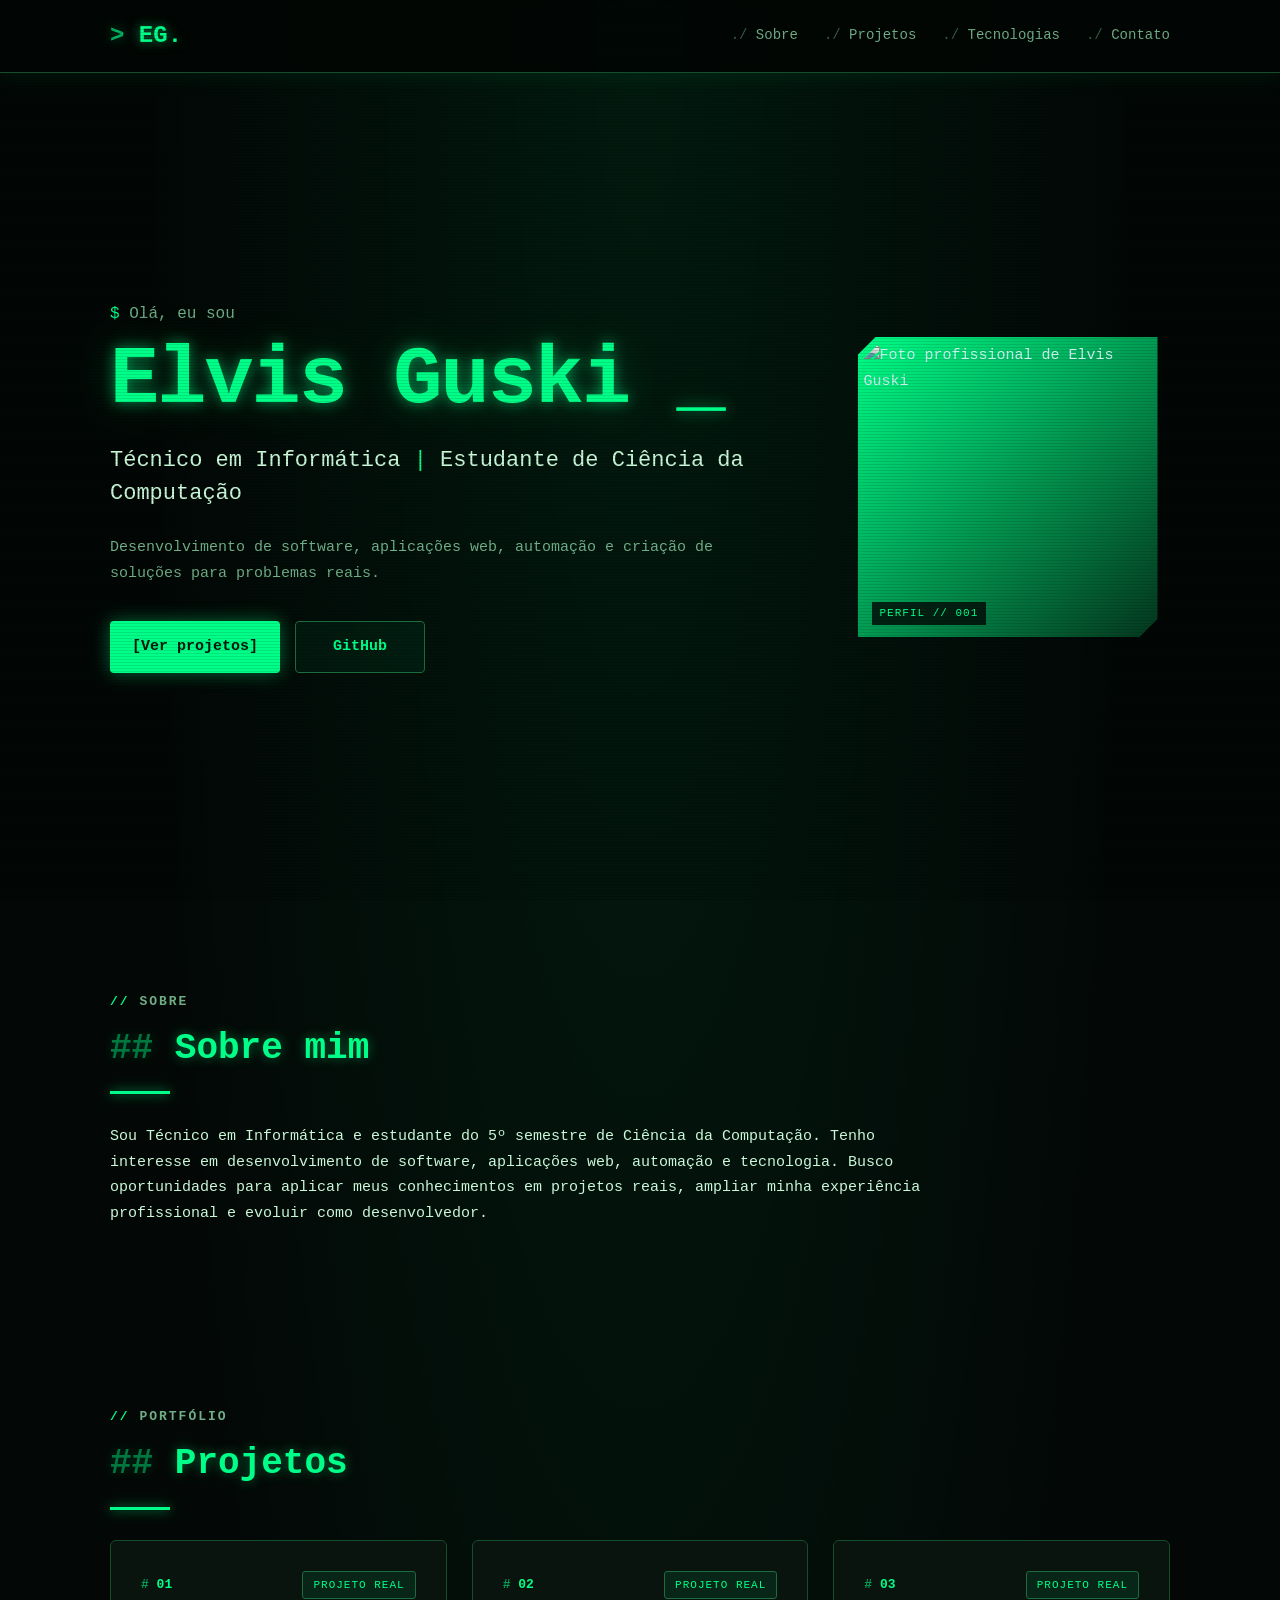
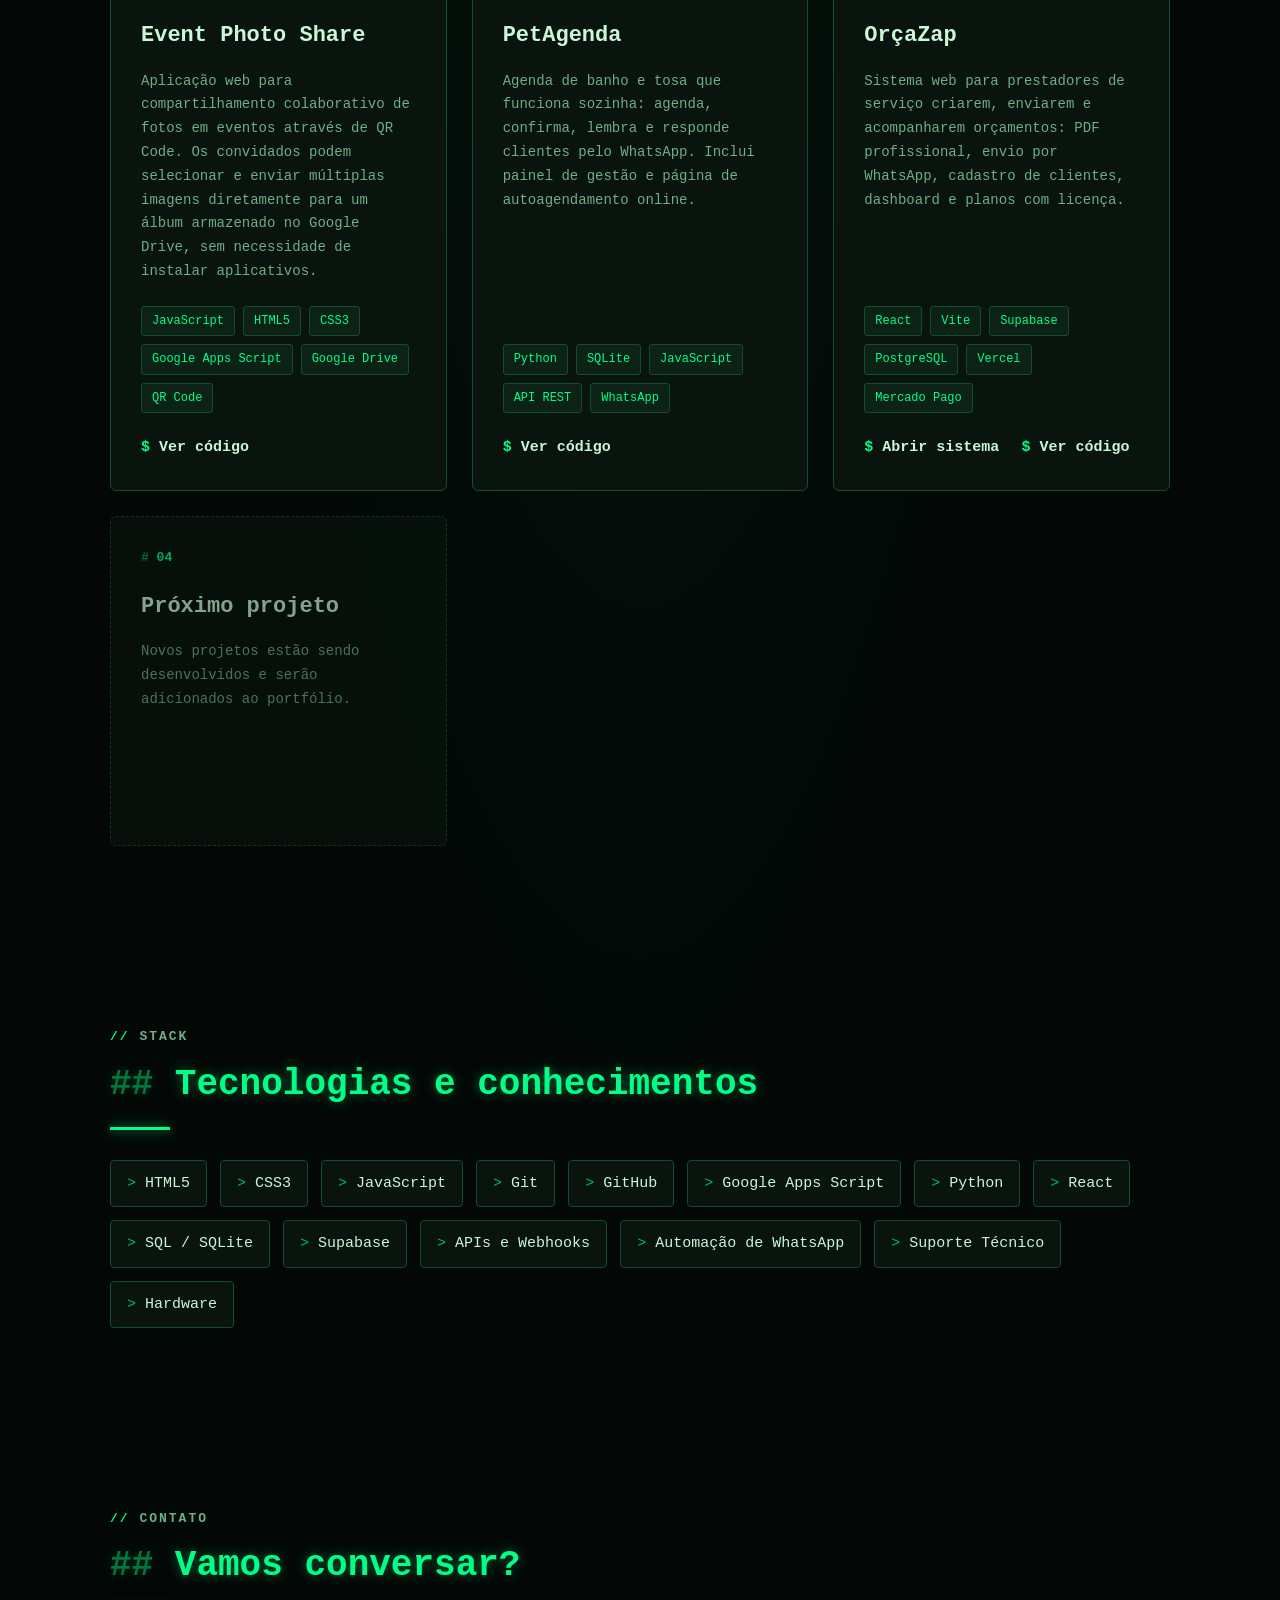
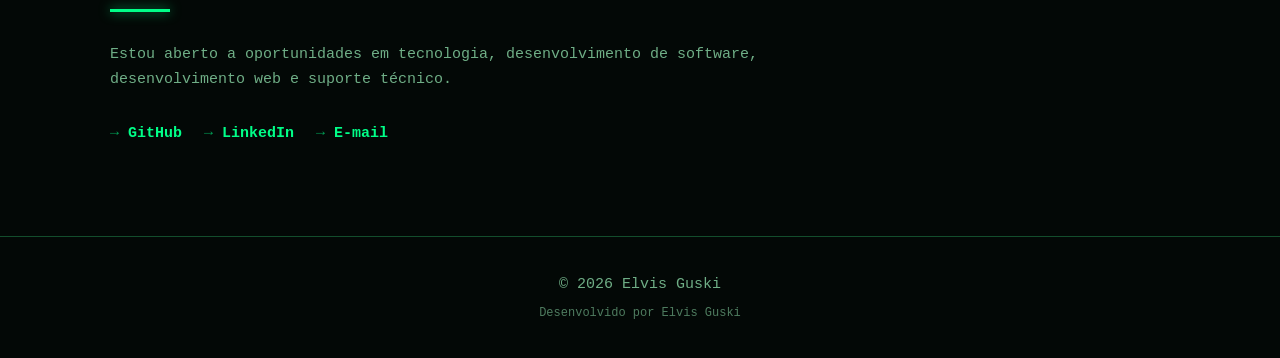
==== index.html @ dad903c5 "Corrige link do LinkedIn no portfólio Co-Authored-By: Claude Sonnet 5.5 <noreply@anthropic.com> Clau" ====
<!DOCTYPE html>
<html lang="pt-BR">

<head>

  <meta charset="UTF-8">

  <meta
    name="viewport"
    content="width=device-width, initial-scale=1.0"
  >

  <meta
    name="description"
    content="Portfólio profissional de Elvis Guski, Técnico em Informática e estudante de Ciência da Computação."
  >

  <title>Elvis Guski | Desenvolvedor</title>

  <meta name="theme-color" content="#030806">

  <link rel="stylesheet" href="style.css">

</head>


<body>

<canvas id="matrix" aria-hidden="true"></canvas>


<header>

  <nav class="navbar">

    <a href="#" class="logo">
      EG<span>.</span>
    </a>


    <div class="nav-links">

      <a href="#sobre">
        Sobre
      </a>

      <a href="#projetos">
        Projetos
      </a>

      <a href="#habilidades">
        Tecnologias
      </a>

      <a href="#contato">
        Contato
      </a>

    </div>

  </nav>

</header>



<main>


  <!-- APRESENTAÇÃO -->

  <section class="hero">

    <div class="hero-content">


      <div class="hero-text">

        <p class="intro">
          Olá, eu sou
        </p>

        <h1>
          Elvis Guski
        </h1>

        <h2>
          Técnico em Informática
          <span>|</span>
          Estudante de Ciência da Computação
        </h2>


        <p class="hero-description">

          Desenvolvimento de software,
          aplicações web, automação e criação
          de soluções para problemas reais.

        </p>


        <div class="hero-buttons">

          <a
            href="#projetos"
            class="btn-primary"
          >
            Ver projetos
          </a>


          <a
            href="https://github.com/elvisguski-dev"
            target="_blank"
            rel="noopener noreferrer"
            class="btn-secondary"
          >
            GitHub
          </a>

        </div>

      </div>



      <div class="hero-photo">

        <div class="photo-border">

          <img
            src="perfil.jpg"
            alt="Foto profissional de Elvis Guski"
          >

        </div>

      </div>


    </div>

  </section>



  <!-- SOBRE MIM -->

  <section
    id="sobre"
    class="section"
  >

    <div class="section-label">
      SOBRE
    </div>

    <h2 class="section-title">
      Sobre mim
    </h2>


    <p class="section-text">

      Sou Técnico em Informática e estudante do
      5º semestre de Ciência da Computação.

      Tenho interesse em desenvolvimento de software,
      aplicações web, automação e tecnologia.

      Busco oportunidades para aplicar meus conhecimentos
      em projetos reais, ampliar minha experiência
      profissional e evoluir como desenvolvedor.

    </p>

  </section>



  <!-- PROJETOS -->

  <section
    id="projetos"
    class="section"
  >

    <div class="section-label">
      PORTFÓLIO
    </div>

    <h2 class="section-title">
      Projetos
    </h2>


    <div class="projects-grid">


      <!-- EVENT PHOTO SHARE -->

      <article class="project-card">

        <div class="project-top">

          <div class="project-number">
            01
          </div>

          <div class="project-status">
            Projeto real
          </div>

        </div>


        <h3>
          Event Photo Share
        </h3>


        <p>

          Aplicação web para compartilhamento
          colaborativo de fotos em eventos através
          de QR Code.

          Os convidados podem selecionar e enviar
          múltiplas imagens diretamente para um álbum
          armazenado no Google Drive, sem necessidade
          de instalar aplicativos.

        </p>


        <div class="tags">

          <span>JavaScript</span>

          <span>HTML5</span>

          <span>CSS3</span>

          <span>Google Apps Script</span>

          <span>Google Drive</span>

          <span>QR Code</span>

        </div>


        <div class="project-links">

          <a
            href="https://github.com/elvisguski-dev/fotofesta"
            class="project-link"
            target="_blank"
            rel="noopener"
          >
            Ver código
          </a>

        </div>

      </article>



      <!-- PETAGENDA -->

      <article class="project-card">

        <div class="project-top">

          <div class="project-number">
            02
          </div>

          <div class="project-status">
            Projeto real
          </div>

        </div>


        <h3>
          PetAgenda
        </h3>


        <p>

          Agenda de banho e tosa que funciona sozinha:
          agenda, confirma, lembra e responde clientes
          pelo WhatsApp. Inclui painel de gestão e página
          de autoagendamento online.

        </p>


        <div class="tags">

          <span>Python</span>

          <span>SQLite</span>

          <span>JavaScript</span>

          <span>API REST</span>

          <span>WhatsApp</span>

        </div>


        <div class="project-links">

          <a
            href="https://github.com/elvisguski-dev/petagenda"
            target="_blank"
            rel="noopener noreferrer"
            class="project-link"
          >
            Ver código
          </a>

        </div>

      </article>



      <!-- ORCAZAP -->

      <article class="project-card">

        <div class="project-top">

          <div class="project-number">
            03
          </div>

          <div class="project-status">
            Projeto real
          </div>

        </div>


        <h3>
          OrçaZap
        </h3>


        <p>

          Sistema web para prestadores de serviço criarem,
          enviarem e acompanharem orçamentos: PDF
          profissional, envio por WhatsApp, cadastro de
          clientes, dashboard e planos com licença.

        </p>


        <div class="tags">

          <span>React</span>

          <span>Vite</span>

          <span>Supabase</span>

          <span>PostgreSQL</span>

          <span>Vercel</span>

          <span>Mercado Pago</span>

        </div>


        <div class="project-links">

          <a
            href="https://orcazap-seven.vercel.app"
            target="_blank"
            rel="noopener noreferrer"
            class="project-link"
          >
            Abrir sistema
          </a>

          <a
            href="https://github.com/elvisguski-dev/orcazap"
            target="_blank"
            rel="noopener noreferrer"
            class="project-link"
          >
            Ver código
          </a>

        </div>

      </article>



      <!-- FUTURO PROJETO -->

      <article class="project-card future-project">

        <div class="project-top">

          <div class="project-number">
            04
          </div>

        </div>


        <h3>
          Próximo projeto
        </h3>


        <p>

          Novos projetos estão sendo desenvolvidos
          e serão adicionados ao portfólio.

        </p>

      </article>


    </div>

  </section>



  <!-- TECNOLOGIAS -->

  <section
    id="habilidades"
    class="section"
  >

    <div class="section-label">
      STACK
    </div>

    <h2 class="section-title">
      Tecnologias e conhecimentos
    </h2>


    <div class="skills">


      <div class="skill">
        HTML5
      </div>

      <div class="skill">
        CSS3
      </div>

      <div class="skill">
        JavaScript
      </div>

      <div class="skill">
        Git
      </div>

      <div class="skill">
        GitHub
      </div>

      <div class="skill">
        Google Apps Script
      </div>

      <div class="skill">
        Python
      </div>

      <div class="skill">
        React
      </div>

      <div class="skill">
        SQL / SQLite
      </div>

      <div class="skill">
        Supabase
      </div>

      <div class="skill">
        APIs e Webhooks
      </div>

      <div class="skill">
        Automação de WhatsApp
      </div>

      <div class="skill">
        Suporte Técnico
      </div>

      <div class="skill">
        Hardware
      </div>


    </div>

  </section>



  <!-- CONTATO -->

  <section
    id="contato"
    class="section contact"
  >

    <div class="section-label">
      CONTATO
    </div>

    <h2 class="section-title">
      Vamos conversar?
    </h2>


    <p>

      Estou aberto a oportunidades em tecnologia,
      desenvolvimento de software, desenvolvimento web
      e suporte técnico.

    </p>


    <div class="contact-links">


      <a
        href="https://github.com/elvisguski-dev"
        target="_blank"
        rel="noopener noreferrer"
      >
        GitHub
      </a>


      <a href="https://www.linkedin.com/in/elvis-guski-3110863a7" target="_blank" rel="noopener noreferrer">
        LinkedIn
      </a>


      <!--
      TROQUE PELO SEU E-MAIL
      -->

      <a href="mailto:oliveiraguski2008@gmail.com">
        E-mail
      </a>


    </div>

  </section>


</main>



<footer>

  <p>
    © 2026 Elvis Guski
  </p>

  <p class="footer-small">
    Desenvolvido por Elvis Guski
  </p>

</footer>



<script>
/* chuva de código no fundo (desliga sozinha para quem prefere menos movimento) */
(function () {
  var c = document.getElementById("matrix");
  if (!c || window.matchMedia("(prefers-reduced-motion: reduce)").matches) return;
  var x = c.getContext("2d"), chars = "01{}<>/;=+*$#ABCDEFabcdef", size = 16, cols, drops;

  function resize() {
    c.width = innerWidth;
    c.height = innerHeight;
    cols = Math.ceil(c.width / size);
    drops = Array.from({ length: cols }, function () { return Math.random() * -50; });
  }

  function draw() {
    x.fillStyle = "rgba(3, 8, 6, 0.08)";
    x.fillRect(0, 0, c.width, c.height);
    x.fillStyle = "#00ff88";
    x.font = size + "px monospace";
    for (var i = 0; i < cols; i++) {
      x.fillText(chars[Math.floor(Math.random() * chars.length)], i * size, drops[i] * size);
      if (drops[i] * size > c.height && Math.random() > 0.975) drops[i] = 0;
      drops[i]++;
    }
  }

  resize();
  addEventListener("resize", resize);
  var timer = setInterval(draw, 60);
  document.addEventListener("visibilitychange", function () {
    clearInterval(timer);
    if (!document.hidden) timer = setInterval(draw, 60);
  });
})();
</script>

</body>

</html>
---- style.css ----
/* =====================================================
   PORTFÓLIO - TEMA HACKER
   preto + verde neon + fonte de terminal
===================================================== */

:root {
  --bg: #030806;
  --bg-2: #07120c;
  --card: #08140d;
  --line: #134d2c;
  --line-2: #1d6b3f;
  --neon: #00ff88;
  --neon-d: #00cc6a;
  --text: #c9f7d8;
  --muted: #6fae86;
  --amber: #ffb020;
  --mono: ui-monospace, "JetBrains Mono", "Fira Code", "Cascadia Code",
    Consolas, "Courier New", monospace;
  --header-h: 72px;
}

* {
  margin: 0;
  padding: 0;
  box-sizing: border-box;
}

html {
  scroll-behavior: smooth;
  /* o cabeçalho é fixo: sem isto ele cobre o título da seção ao clicar nos links */
  scroll-padding-top: calc(var(--header-h) + 16px);
}

body {
  font-family: var(--mono);
  font-size: 15px;
  background:
    radial-gradient(ellipse at top, rgba(0, 255, 136, 0.08), transparent 55%),
    var(--bg);
  color: var(--text);
  line-height: 1.7;
  color-scheme: dark;
  overflow-x: hidden;
}

/* linhas de varredura de monitor antigo */
body::after {
  content: "";
  position: fixed;
  inset: 0;
  pointer-events: none;
  z-index: 9999;
  background: repeating-linear-gradient(
    to bottom,
    rgba(0, 0, 0, 0) 0,
    rgba(0, 0, 0, 0) 2px,
    rgba(0, 0, 0, 0.2) 3px
  );
}

/* chuva de código (canvas criado pelo script do index.html) */
#matrix {
  position: fixed;
  inset: 0;
  width: 100%;
  height: 100%;
  z-index: -1;
  opacity: 0.14;
  pointer-events: none;
}

a {
  color: inherit;
}

::selection {
  background: var(--neon);
  color: #021a0b;
}

::-webkit-scrollbar {
  width: 10px;
}
::-webkit-scrollbar-track {
  background: var(--bg);
}
::-webkit-scrollbar-thumb {
  background: var(--line);
  border-radius: 6px;
}
::-webkit-scrollbar-thumb:hover {
  background: var(--neon-d);
}

/* =====================================================
   HEADER
===================================================== */

header {
  position: sticky;
  top: 0;
  z-index: 1000;
  background: rgba(2, 6, 4, 0.92);
  backdrop-filter: blur(8px);
  border-bottom: 1px solid var(--line);
  box-shadow: 0 0 22px rgba(0, 255, 136, 0.1);
}

.navbar {
  max-width: 1100px;
  margin: auto;
  min-height: var(--header-h);
  padding: 0 20px;
  display: flex;
  align-items: center;
  justify-content: space-between;
  gap: 16px;
}

.logo {
  font-size: 24px;
  font-weight: 800;
  text-decoration: none;
  color: var(--neon);
  text-shadow: 0 0 12px rgba(0, 255, 136, 0.6);
  white-space: nowrap;
}

.logo::before {
  content: "> ";
  opacity: 0.7;
}

.logo span {
  color: var(--neon);
  animation: blink 1.1s steps(1) infinite;
}

@keyframes blink {
  50% {
    opacity: 0;
  }
}

.nav-links {
  display: flex;
  gap: 26px;
  flex-wrap: wrap;
  justify-content: flex-end;
}

.nav-links a {
  text-decoration: none;
  color: var(--muted);
  font-size: 14px;
  transition: 0.2s;
}

.nav-links a::before {
  content: "./";
  opacity: 0.5;
}

.nav-links a:hover,
.nav-links a:focus-visible {
  color: var(--neon);
  text-shadow: 0 0 8px rgba(0, 255, 136, 0.6);
  outline: none;
}

/* =====================================================
   HERO
===================================================== */

.hero {
  min-height: calc(100vh - var(--header-h));
  display: flex;
  align-items: center;
  max-width: 1100px;
  margin: auto;
  padding: 60px 20px;
}

.hero-content {
  width: 100%;
  display: grid;
  grid-template-columns: 1.35fr 0.65fr;
  align-items: center;
  gap: 60px;
}

.hero-text {
  max-width: 720px;
}

.intro {
  color: var(--muted);
  font-size: 16px;
  margin-bottom: 12px;
}

.intro::before {
  content: "$ ";
  color: var(--neon);
}

.hero h1 {
  font-size: clamp(44px, 7vw, 82px);
  line-height: 1;
  letter-spacing: -2px;
  margin-bottom: 22px;
  color: var(--neon);
  text-shadow:
    0 0 14px rgba(0, 255, 136, 0.55),
    0 0 40px rgba(0, 255, 136, 0.25);
}

.hero h1::after {
  content: "_";
  animation: blink 1.1s steps(1) infinite;
}

.hero h2 {
  max-width: 720px;
  font-size: clamp(16px, 2.2vw, 22px);
  color: var(--text);
  font-weight: 400;
  line-height: 1.5;
  margin-bottom: 25px;
}

.hero h2 span {
  color: var(--neon);
}

.hero-description {
  max-width: 650px;
  font-size: 15px;
  color: var(--muted);
}

.hero-buttons {
  margin-top: 35px;
  display: flex;
  gap: 15px;
  flex-wrap: wrap;
}

.btn-primary,
.btn-secondary {
  display: inline-flex;
  align-items: center;
  justify-content: center;
  min-width: 130px;
  padding: 12px 22px;
  border-radius: 4px;
  text-decoration: none;
  font-family: var(--mono);
  font-weight: 700;
  transition: 0.25s;
}

.btn-primary::before {
  content: "[ ";
}
.btn-primary::after {
  content: " ]";
}

.btn-primary {
  background: var(--neon);
  color: #021a0b;
  box-shadow: 0 0 18px rgba(0, 255, 136, 0.4);
}

.btn-primary:hover {
  background: #4dffac;
  box-shadow: 0 0 30px rgba(0, 255, 136, 0.7);
  transform: translateY(-3px);
}

.btn-secondary {
  border: 1px solid var(--line-2);
  color: var(--neon);
  background: rgba(0, 255, 136, 0.05);
}

.btn-secondary:hover {
  border-color: var(--neon);
  box-shadow: 0 0 18px rgba(0, 255, 136, 0.35);
  transform: translateY(-3px);
}

/* =====================================================
   FOTO
===================================================== */

.hero-photo {
  display: flex;
  justify-content: center;
  align-items: center;
}

.photo-border {
  position: relative;
  width: min(300px, 70vw);
  aspect-ratio: 1;
  padding: 6px;
  background: linear-gradient(135deg, var(--neon), #04361d);
  box-shadow:
    0 0 40px rgba(0, 255, 136, 0.3),
    0 20px 70px rgba(0, 0, 0, 0.6);
  clip-path: polygon(
    0 18px,
    18px 0,
    100% 0,
    100% calc(100% - 18px),
    calc(100% - 18px) 100%,
    0 100%
  );
}

.photo-border::before {
  content: "PERFIL // 001";
  position: absolute;
  left: 14px;
  bottom: 12px;
  z-index: 2;
  font-size: 11px;
  letter-spacing: 1px;
  color: var(--neon);
  background: rgba(2, 6, 4, 0.8);
  padding: 2px 8px;
}

.hero-photo img {
  width: 100%;
  height: 100%;
  object-fit: cover;
  display: block;
  filter: grayscale(0.55) contrast(1.1) brightness(0.9) sepia(0.25)
    hue-rotate(90deg) saturate(1.4);
  clip-path: polygon(
    0 16px,
    16px 0,
    100% 0,
    100% calc(100% - 16px),
    calc(100% - 16px) 100%,
    0 100%
  );
}

/* =====================================================
   SEÇÕES
===================================================== */

.section {
  max-width: 1100px;
  margin: auto;
  padding: 90px 20px;
  scroll-margin-top: calc(var(--header-h) + 16px);
}

.section-label {
  color: var(--muted);
  font-size: 13px;
  font-weight: 700;
  letter-spacing: 2px;
  margin-bottom: 5px;
}

.section-label::before {
  content: "// ";
  color: var(--neon);
}

.section-title {
  font-size: clamp(26px, 4vw, 36px);
  margin-bottom: 30px;
  color: var(--neon);
  text-shadow: 0 0 12px rgba(0, 255, 136, 0.4);
}

.section-title::before {
  content: "## ";
  opacity: 0.45;
}

.section-title::after {
  content: "";
  display: block;
  width: 60px;
  height: 3px;
  margin-top: 12px;
  background: var(--neon);
  box-shadow: 0 0 12px rgba(0, 255, 136, 0.7);
}

.section-text {
  max-width: 820px;
  color: var(--text);
  font-size: 15px;
}

/* =====================================================
   PROJETOS
===================================================== */

.projects-grid {
  display: grid;
  grid-template-columns: repeat(auto-fit, minmax(min(300px, 100%), 1fr));
  gap: 25px;
}

.project-card {
  min-height: 330px;
  display: flex;
  flex-direction: column;
  background: var(--card);
  padding: 30px;
  border: 1px solid var(--line);
  border-radius: 6px;
  transition: 0.25s;
}

.project-card:hover {
  transform: translateY(-5px);
  border-color: var(--neon);
  box-shadow:
    0 0 24px rgba(0, 255, 136, 0.25),
    0 20px 45px rgba(0, 0, 0, 0.4);
}

.project-top {
  display: flex;
  align-items: center;
  justify-content: space-between;
  margin-bottom: 18px;
}

.project-number {
  color: var(--neon);
  font-size: 13px;
  font-weight: 700;
}

.project-number::before {
  content: "#";
  opacity: 0.6;
}

.project-status {
  padding: 4px 10px;
  border: 1px solid var(--line-2);
  border-radius: 3px;
  background: rgba(0, 255, 136, 0.08);
  color: var(--neon);
  font-size: 11px;
  text-transform: uppercase;
  letter-spacing: 1px;
}

.project-card h3 {
  font-size: 22px;
  margin-bottom: 15px;
  color: var(--text);
}

.project-card p {
  color: var(--muted);
  margin-bottom: 22px;
  font-size: 14px;
}

.tags {
  display: flex;
  flex-wrap: wrap;
  gap: 8px;
  margin-top: auto;
  margin-bottom: 22px;
}

.tags span {
  background: #0c2216;
  color: var(--neon);
  border: 1px solid var(--line);
  padding: 4px 10px;
  border-radius: 3px;
  font-size: 12px;
}

.project-links {
  display: flex;
  flex-wrap: wrap;
  gap: 8px 22px;
}

.project-links a {
  text-decoration: none;
  color: var(--text);
  font-weight: 700;
}

.project-links a::before {
  content: "$ ";
  color: var(--neon);
}

.project-links a:hover {
  color: var(--neon);
  text-shadow: 0 0 8px rgba(0, 255, 136, 0.6);
}

.project-link.disabled {
  color: var(--muted);
  cursor: default;
}

.project-link.disabled:hover {
  color: var(--muted);
  text-shadow: none;
}

.future-project {
  opacity: 0.65;
  border-style: dashed;
}

/* =====================================================
   TECNOLOGIAS
===================================================== */

.skills {
  display: flex;
  flex-wrap: wrap;
  gap: 13px;
}

.skill {
  padding: 10px 16px;
  background: var(--card);
  border: 1px solid var(--line);
  border-radius: 4px;
  transition: 0.2s;
}

.skill::before {
  content: "> ";
  color: var(--neon);
  opacity: 0.7;
}

.skill:hover {
  border-color: var(--neon);
  color: var(--neon);
  box-shadow: 0 0 16px rgba(0, 255, 136, 0.3);
  transform: translateY(-2px);
}

/* =====================================================
   CONTATO
===================================================== */

.contact p {
  color: var(--muted);
  max-width: 700px;
  margin-bottom: 28px;
}

.contact-links {
  display: flex;
  flex-wrap: wrap;
  gap: 22px;
}

.contact-links a {
  color: var(--neon);
  font-weight: 700;
  text-decoration: none;
  position: relative;
}

.contact-links a::before {
  content: "→ ";
  opacity: 0.6;
}

.contact-links a::after {
  content: "";
  position: absolute;
  left: 0;
  bottom: -4px;
  width: 0;
  height: 2px;
  background: var(--neon);
  box-shadow: 0 0 8px var(--neon);
  transition: 0.2s;
}

.contact-links a:hover::after {
  width: 100%;
}

/* =====================================================
   RODAPÉ
===================================================== */

footer {
  border-top: 1px solid var(--line);
  text-align: center;
  padding: 35px 20px;
  color: var(--muted);
}

.footer-small {
  margin-top: 5px;
  font-size: 12px;
  opacity: 0.7;
}

/* =====================================================
   CELULAR / TABLET
===================================================== */

@media (max-width: 820px) {
  .hero-content {
    grid-template-columns: 1fr;
    gap: 40px;
  }

  .hero-photo {
    order: -1;
  }

  .hero {
    padding: 40px 20px;
  }

  .navbar {
    padding: 8px 16px;
  }

  .nav-links {
    gap: 14px;
  }

  .section {
    padding: 64px 20px;
  }
}

@media (max-width: 520px) {
  :root {
    --header-h: 104px; /* logo e menu em duas linhas */
  }

  .navbar {
    flex-direction: column;
    justify-content: center;
    gap: 4px;
  }

  .nav-links {
    justify-content: center;
  }
}

/* respeita quem prefere menos movimento */
@media (prefers-reduced-motion: reduce) {
  html {
    scroll-behavior: auto;
  }

  .logo span,
  .hero h1::after {
    animation: none;
  }

  #matrix {
    display: none;
  }
}

@media print {
  body::after,
  #matrix {
    display: none;
  }
}
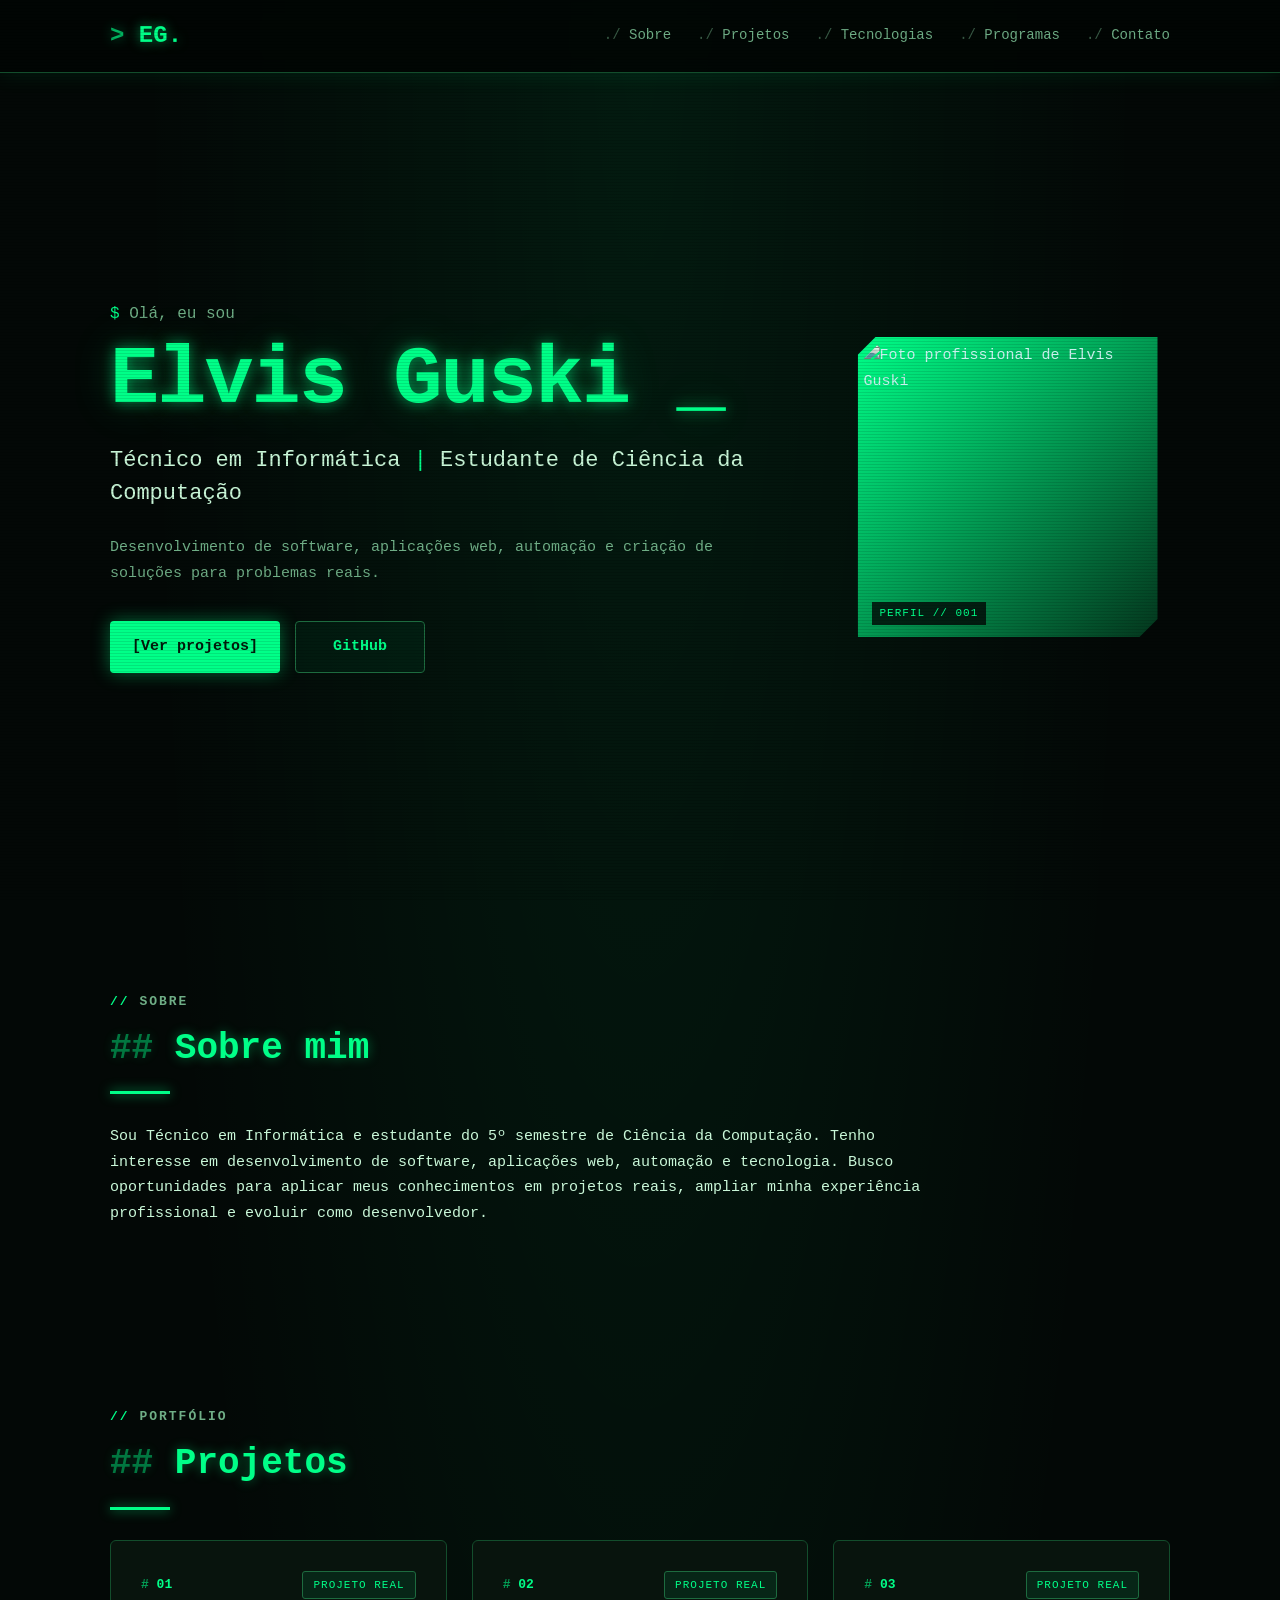
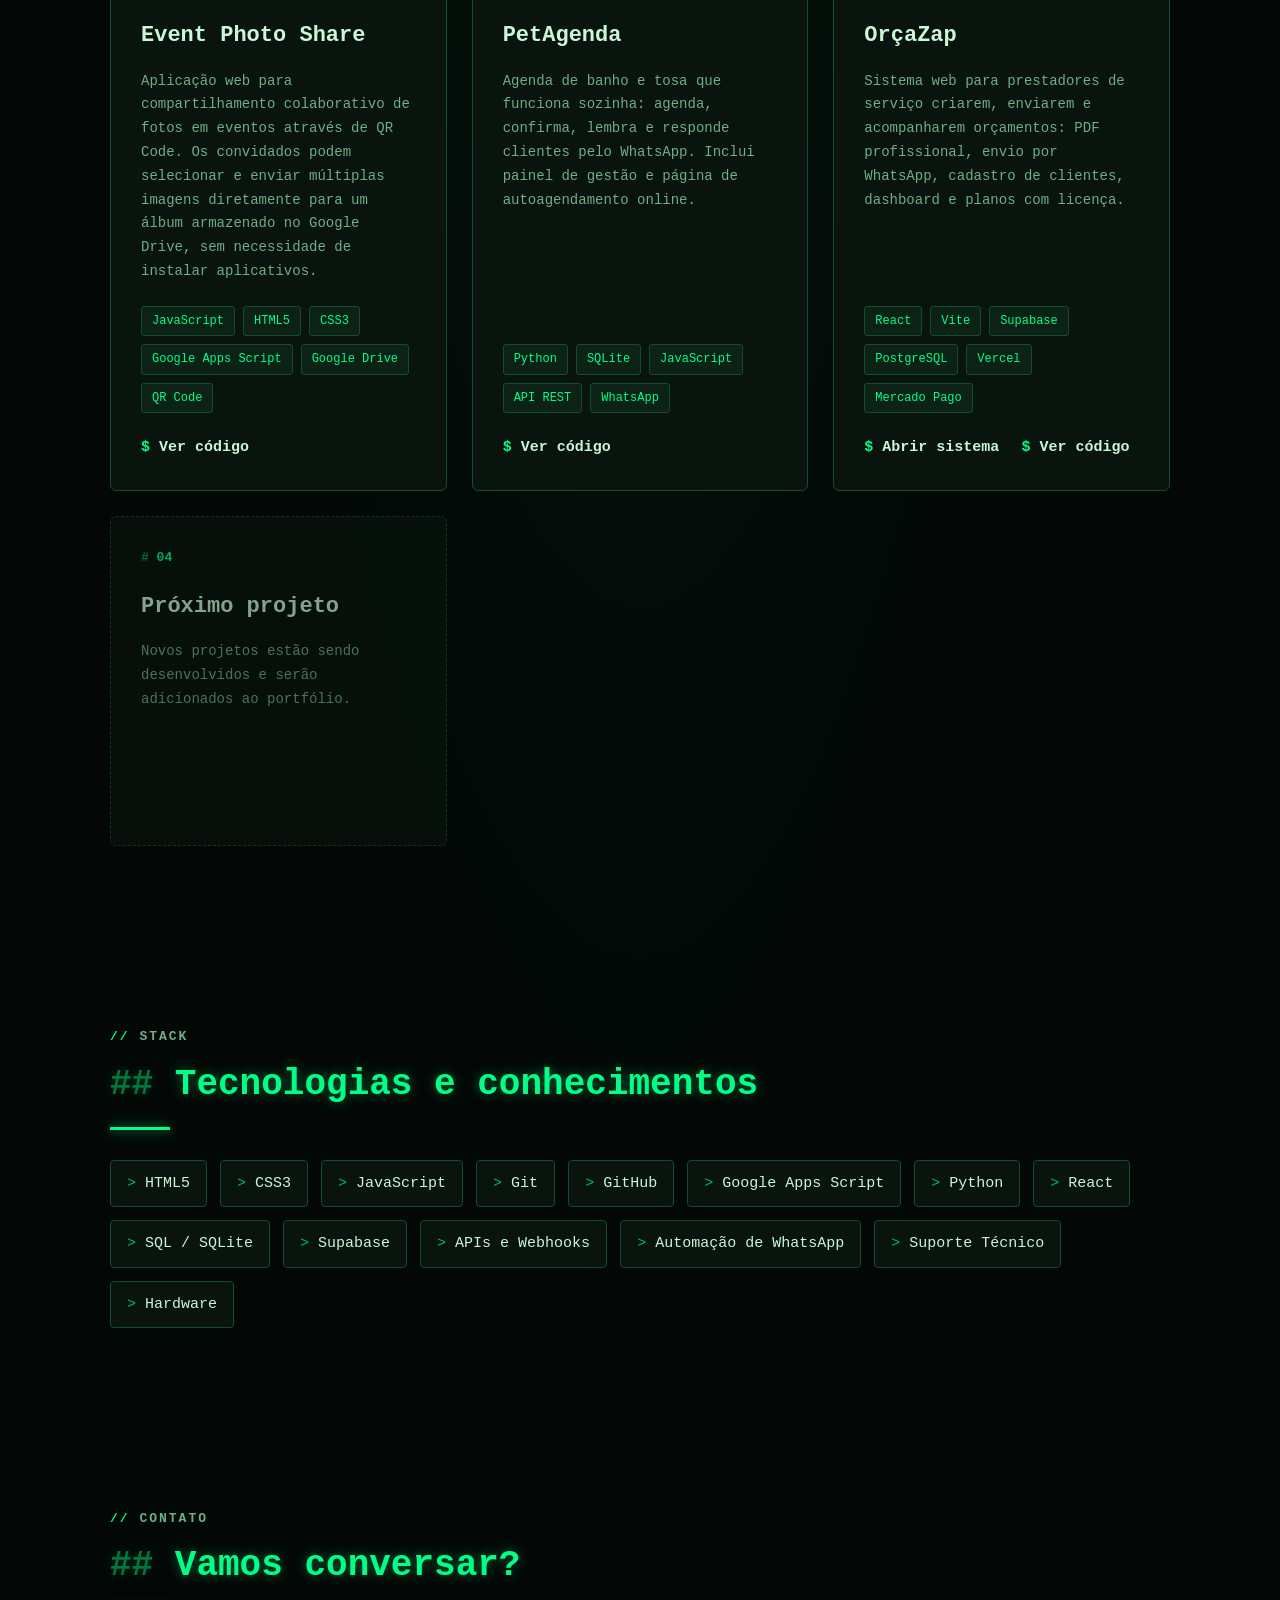
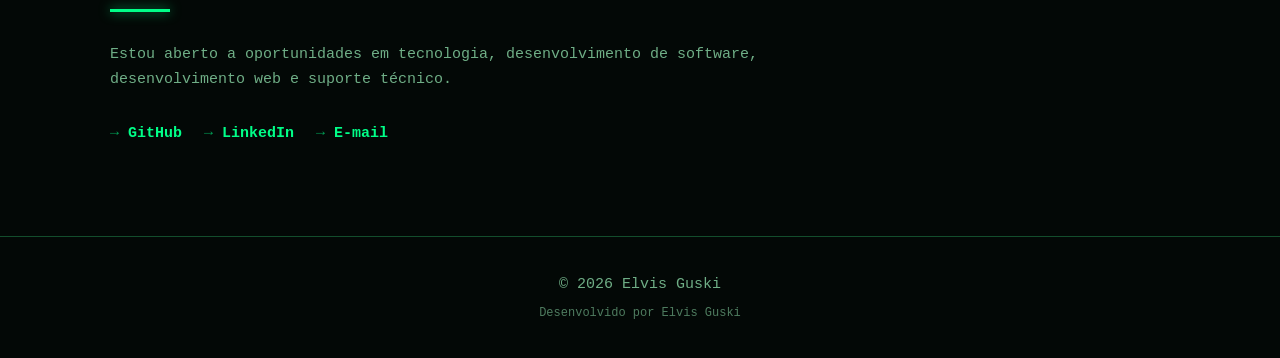
==== commit f05463cf: "Adiciona vitrine de programas (/loja) e link no menu Co-Authored-By: Claude Sonnet 5.5 <noreply@anth" ====
--- a/index.html
+++ b/index.html
@@ -50,6 +50,10 @@
 
       <a href="#habilidades">
         Tecnologias
+      </a>
+
+      <a href="loja/">
+        Programas
       </a>
 
       <a href="#contato">
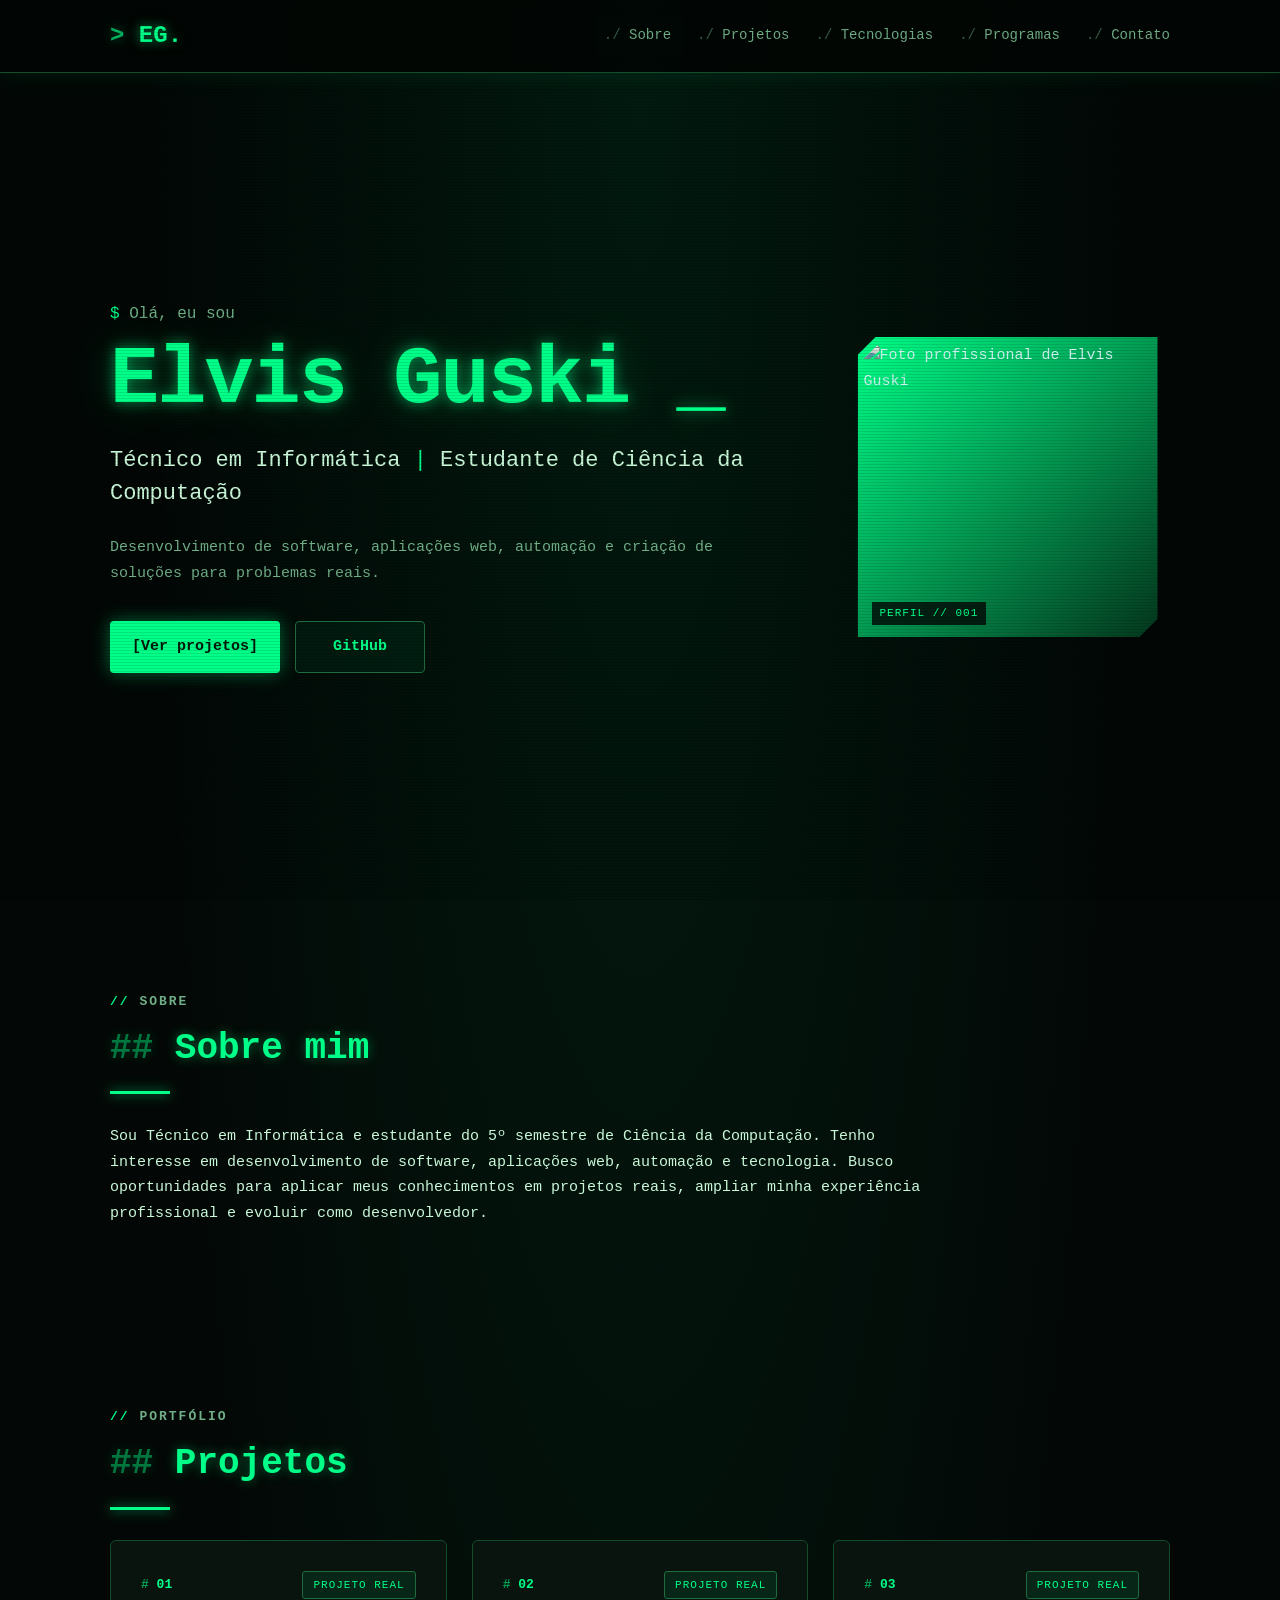
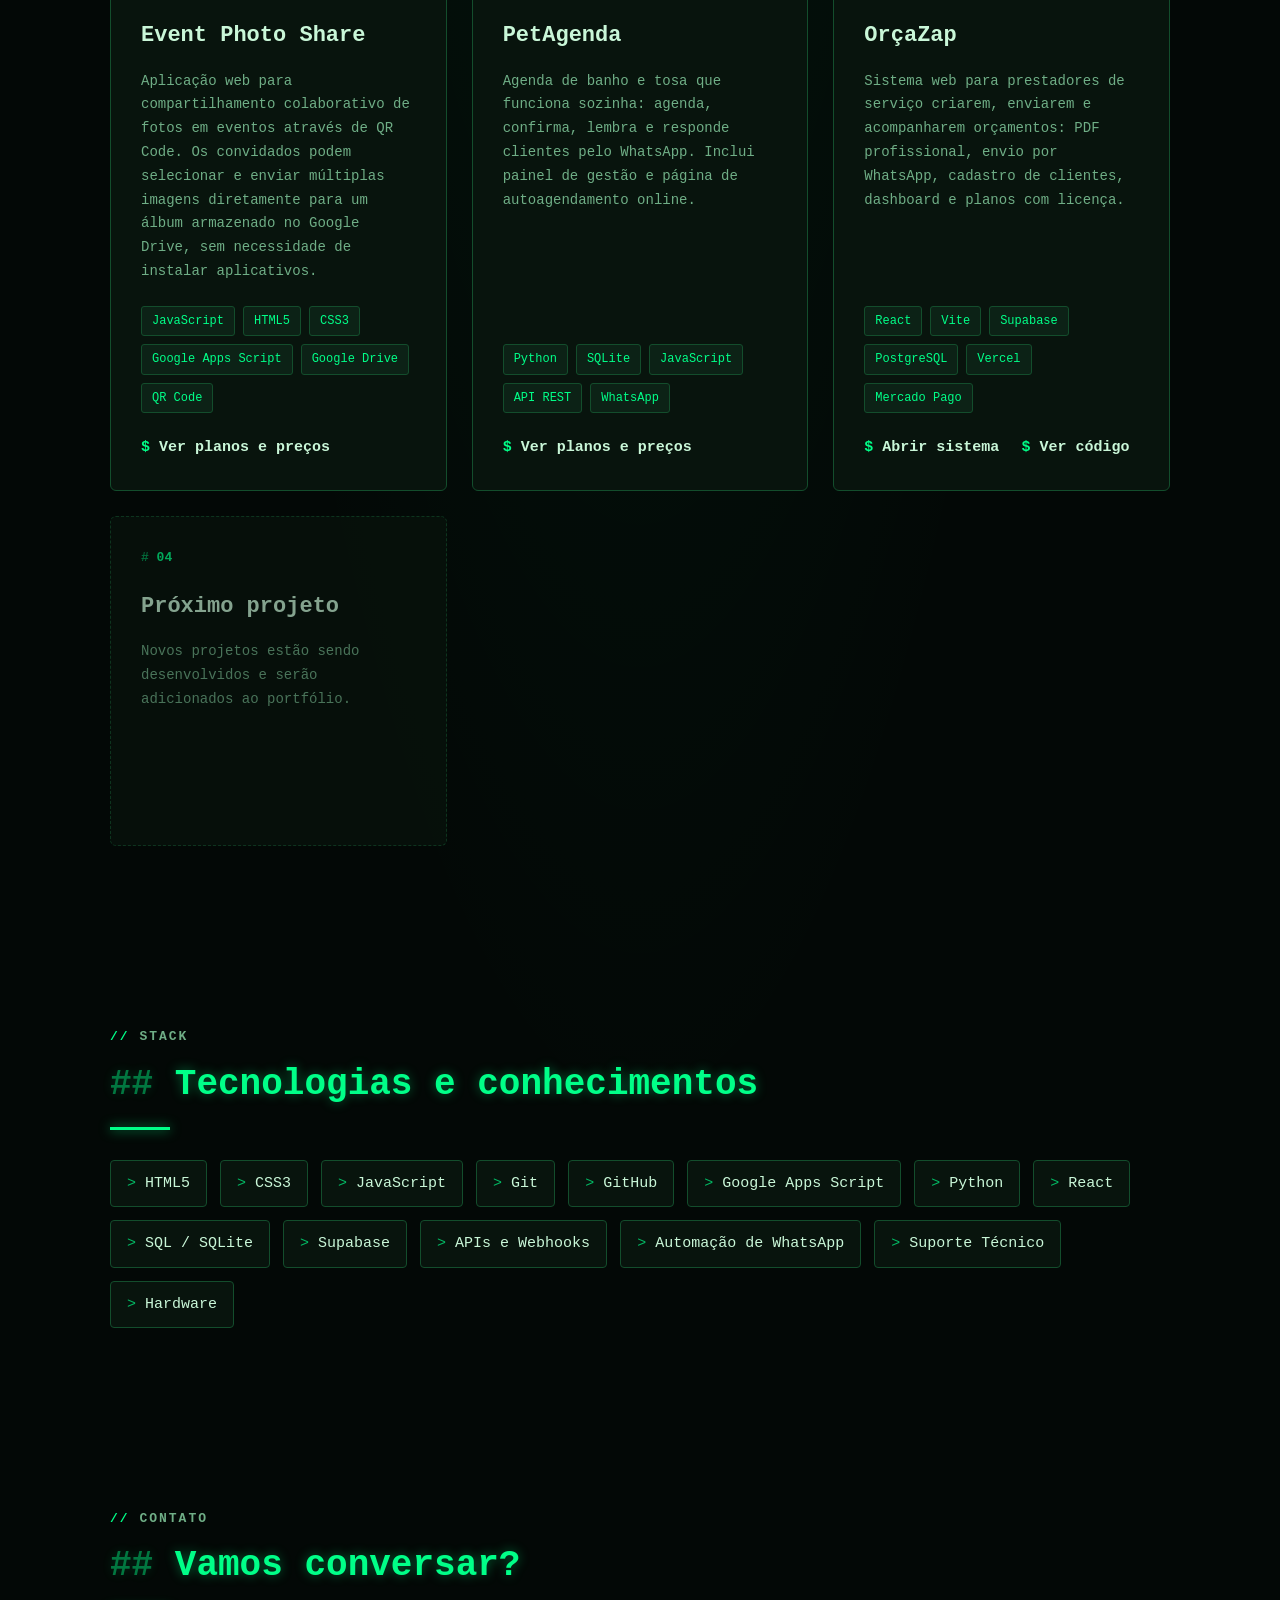
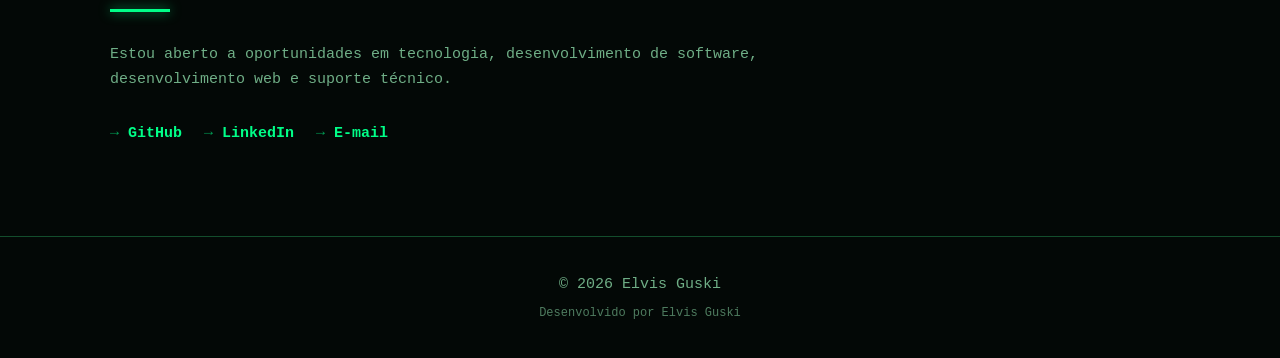
==== commit ba9e40ef: "Troca links de codigo por planos e precos (repos ficam privados) Co-Authored-By: Claude Sonnet 5.5 <" ====
--- a/index.html
+++ b/index.html
@@ -258,12 +258,10 @@
         <div class="project-links">
 
           <a
-            href="https://github.com/elvisguski-dev/fotofesta"
+            href="loja/"
             class="project-link"
-            target="_blank"
-            rel="noopener"
           >
-            Ver código
+            Ver planos e preços
           </a>
 
         </div>
@@ -322,12 +320,10 @@
         <div class="project-links">
 
           <a
-            href="https://github.com/elvisguski-dev/petagenda"
-            target="_blank"
-            rel="noopener noreferrer"
+            href="loja/"
             class="project-link"
           >
-            Ver código
+            Ver planos e preços
           </a>
 
         </div>
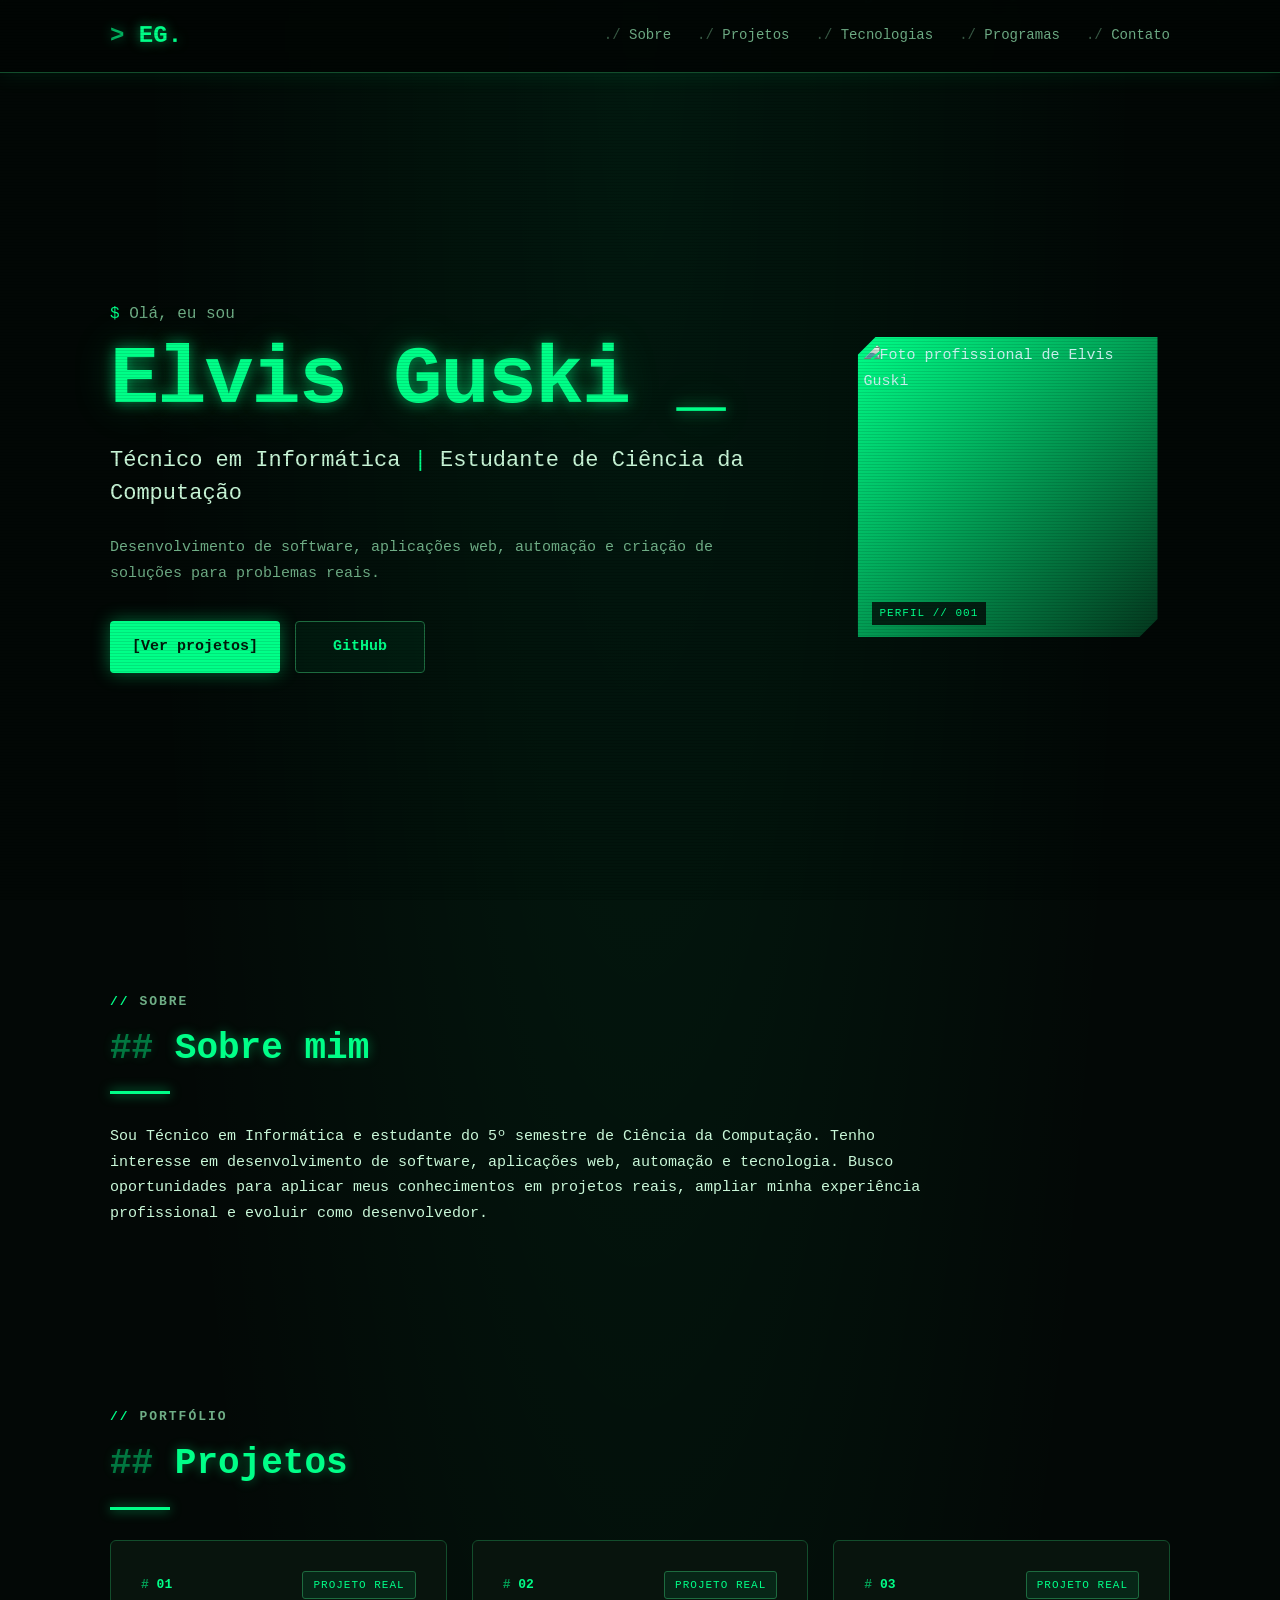
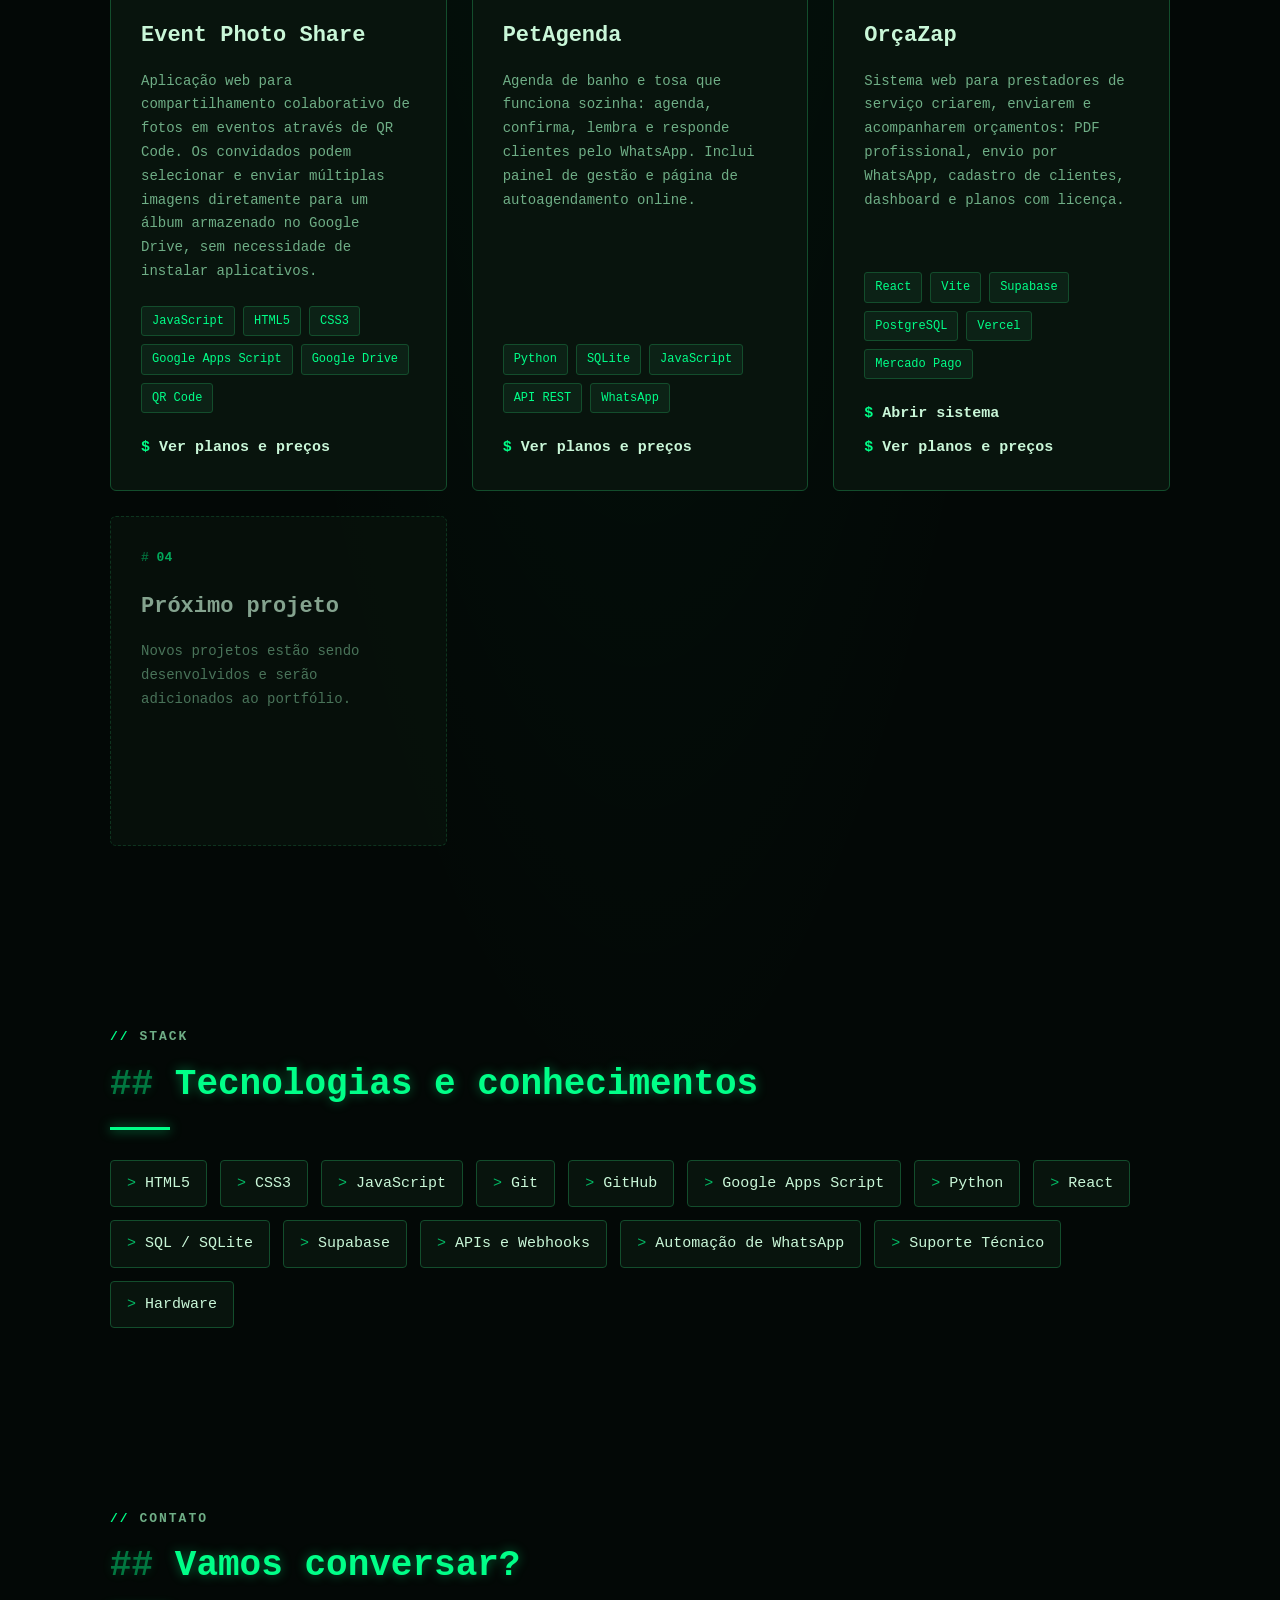
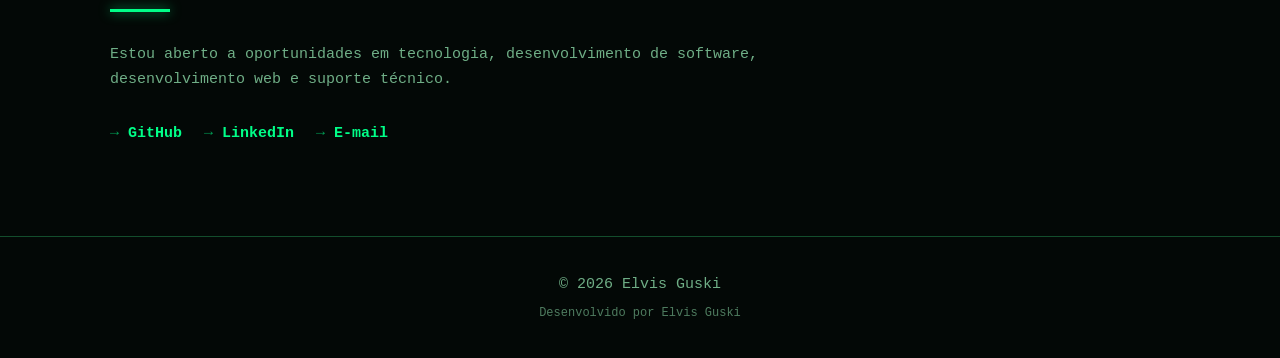
==== commit dd49803b: "OrcaZap privado: troca Ver codigo por Ver planos e precos Co-Authored-By: Claude Sonnet 5.5 <noreply" ====
--- a/index.html
+++ b/index.html
@@ -393,12 +393,10 @@
           </a>
 
           <a
-            href="https://github.com/elvisguski-dev/orcazap"
-            target="_blank"
-            rel="noopener noreferrer"
+            href="loja/"
             class="project-link"
           >
-            Ver código
+            Ver planos e preços
           </a>
 
         </div>
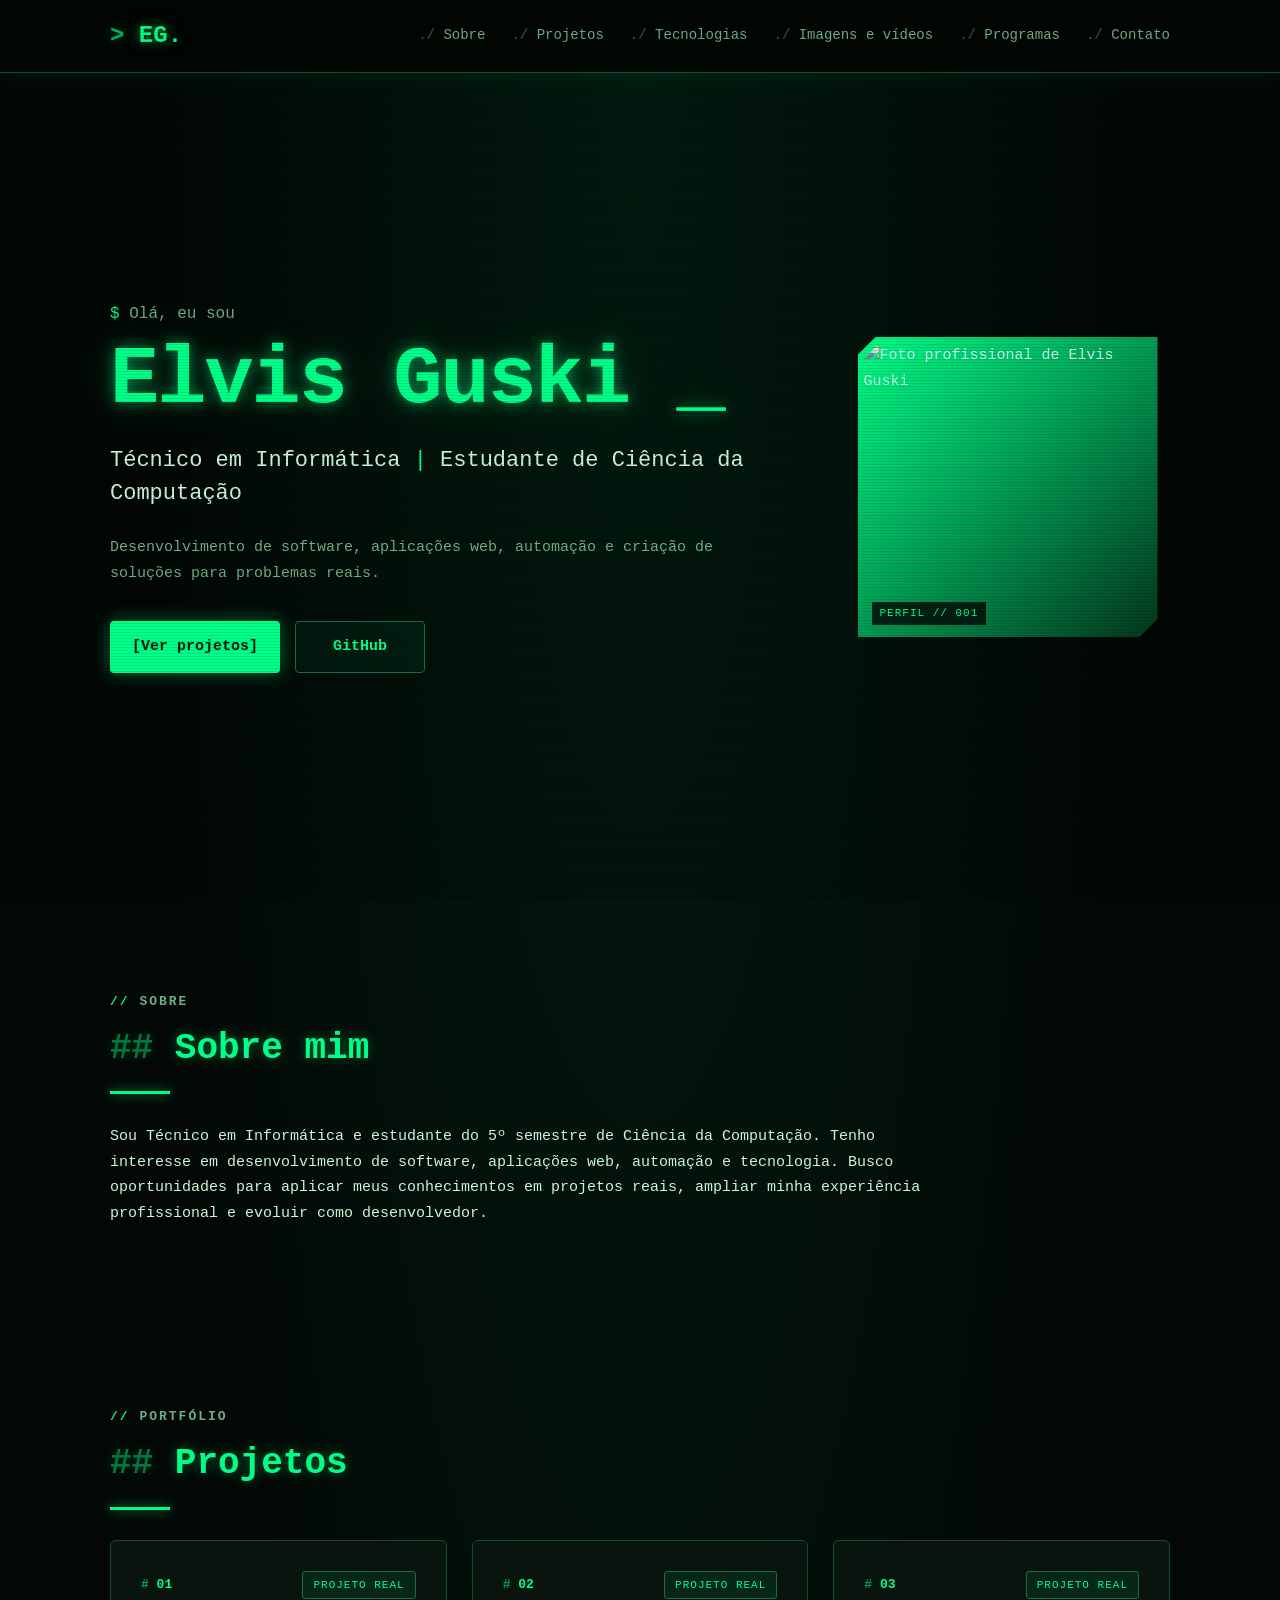
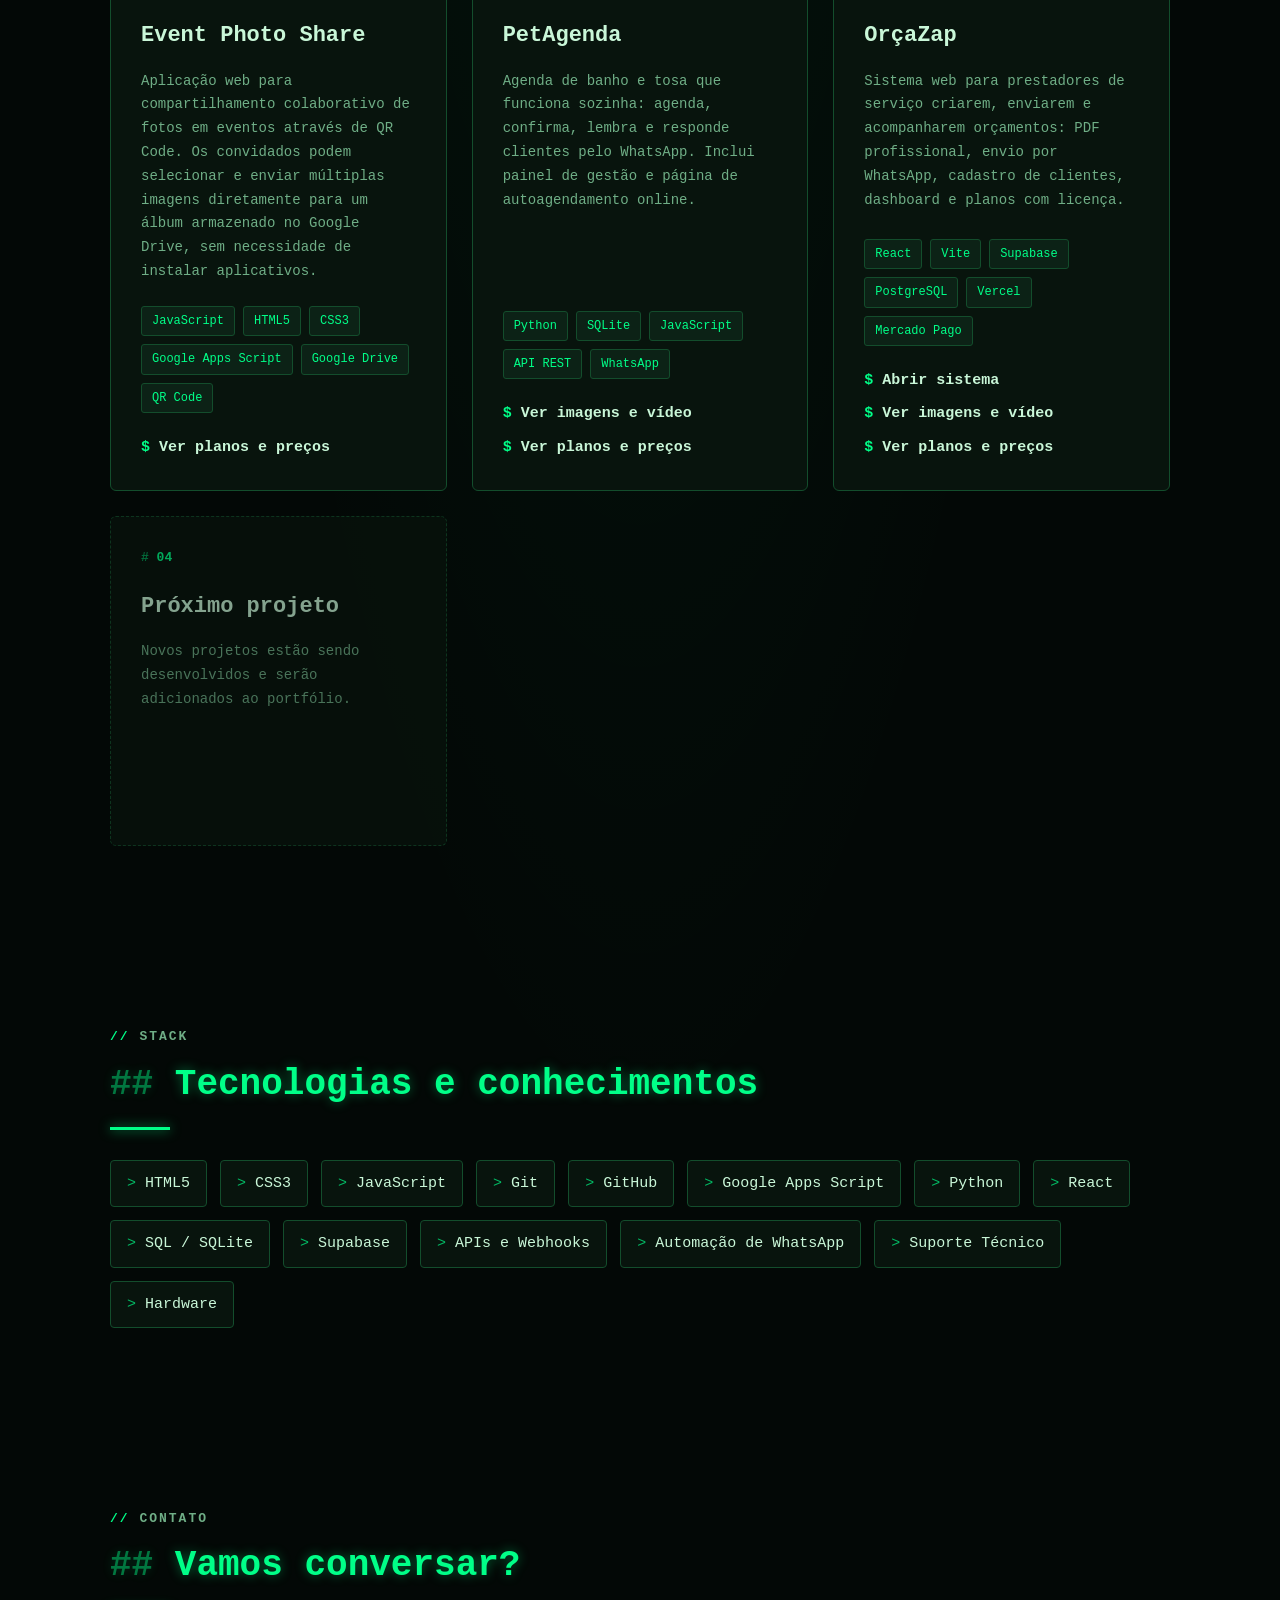
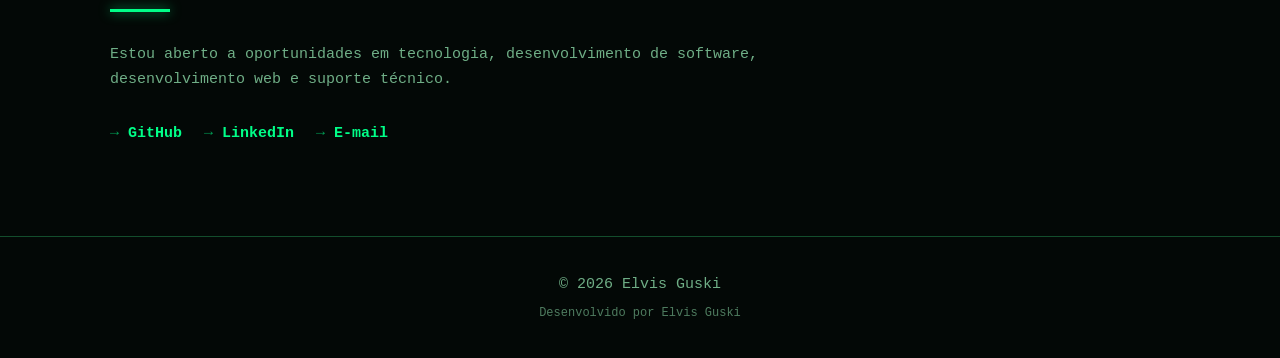
==== commit a77ab277: "Galeria Sistemas por dentro: imagens de cada aba, cartazes e video de PetAgenda, PhotoFesta e PetAge" ====
--- a/index.html
+++ b/index.html
@@ -50,6 +50,10 @@
 
       <a href="#habilidades">
         Tecnologias
+      </a>
+
+      <a href="sistemas/">
+        Imagens e vídeos
       </a>
 
       <a href="loja/">
@@ -320,6 +324,13 @@
         <div class="project-links">
 
           <a
+            href="sistemas/#petagenda"
+            class="project-link"
+          >
+            Ver imagens e vídeo
+          </a>
+
+          <a
             href="loja/"
             class="project-link"
           >
@@ -390,6 +401,13 @@
             class="project-link"
           >
             Abrir sistema
+          </a>
+
+          <a
+            href="sistemas/#photofesta"
+            class="project-link"
+          >
+            Ver imagens e vídeo
           </a>
 
           <a
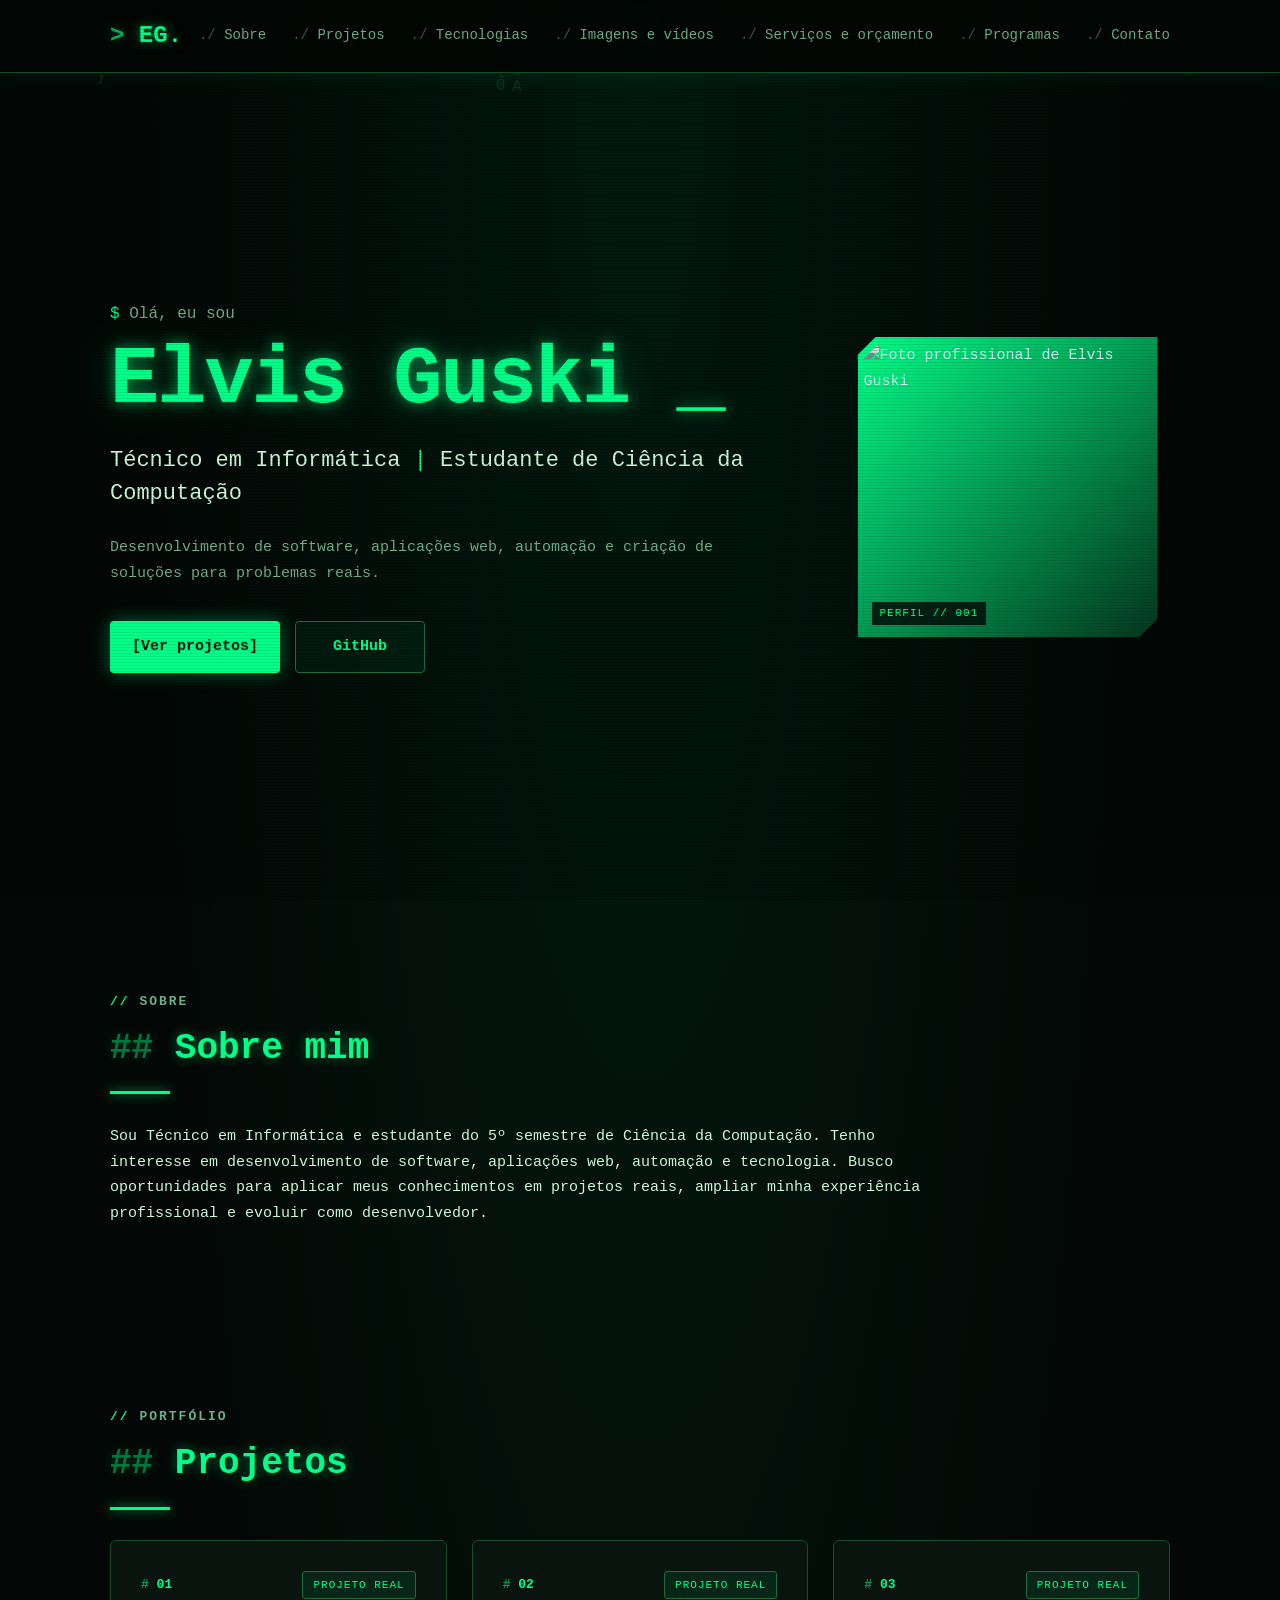
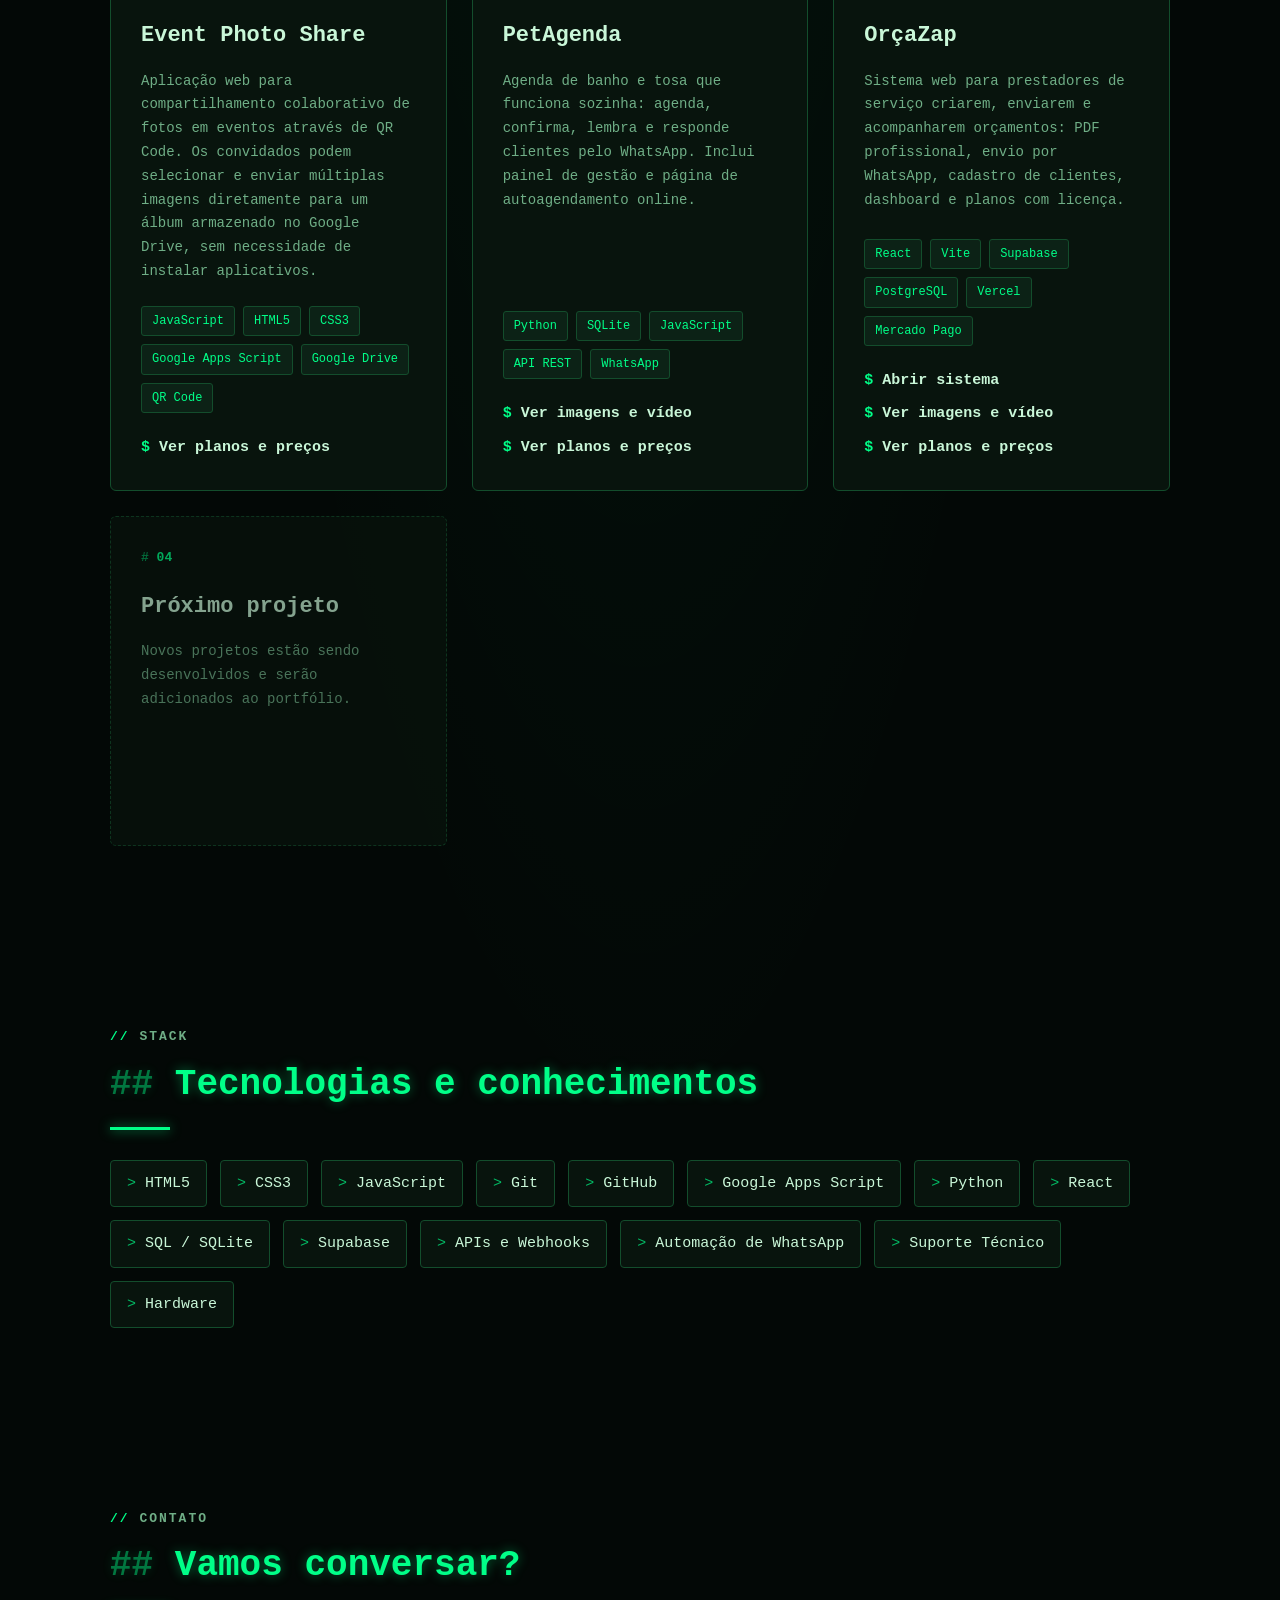
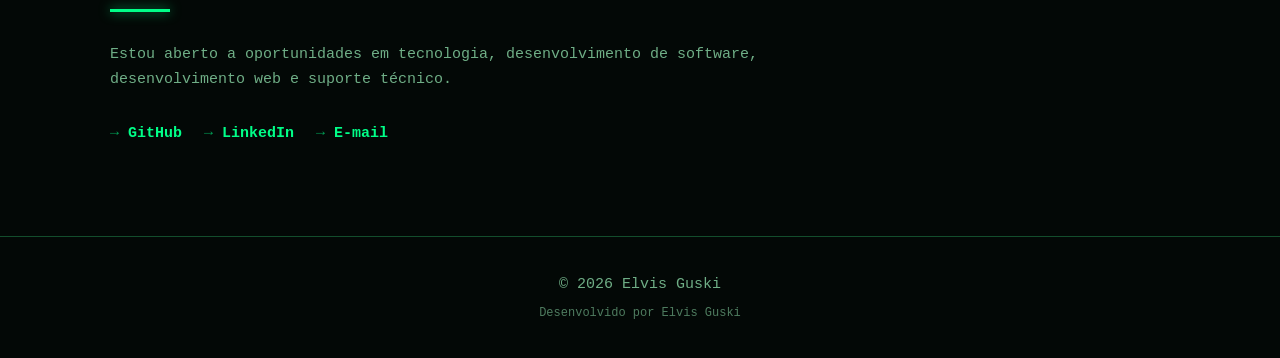
==== commit 82245384: "Nova página Serviços e orçamento: dados, Power BI, planilhas e software sob demanda, com propagandas" ====
--- a/index.html
+++ b/index.html
@@ -54,6 +54,10 @@
 
       <a href="sistemas/">
         Imagens e vídeos
+      </a>
+
+      <a href="servicos/">
+        Serviços e orçamento
       </a>
 
       <a href="loja/">
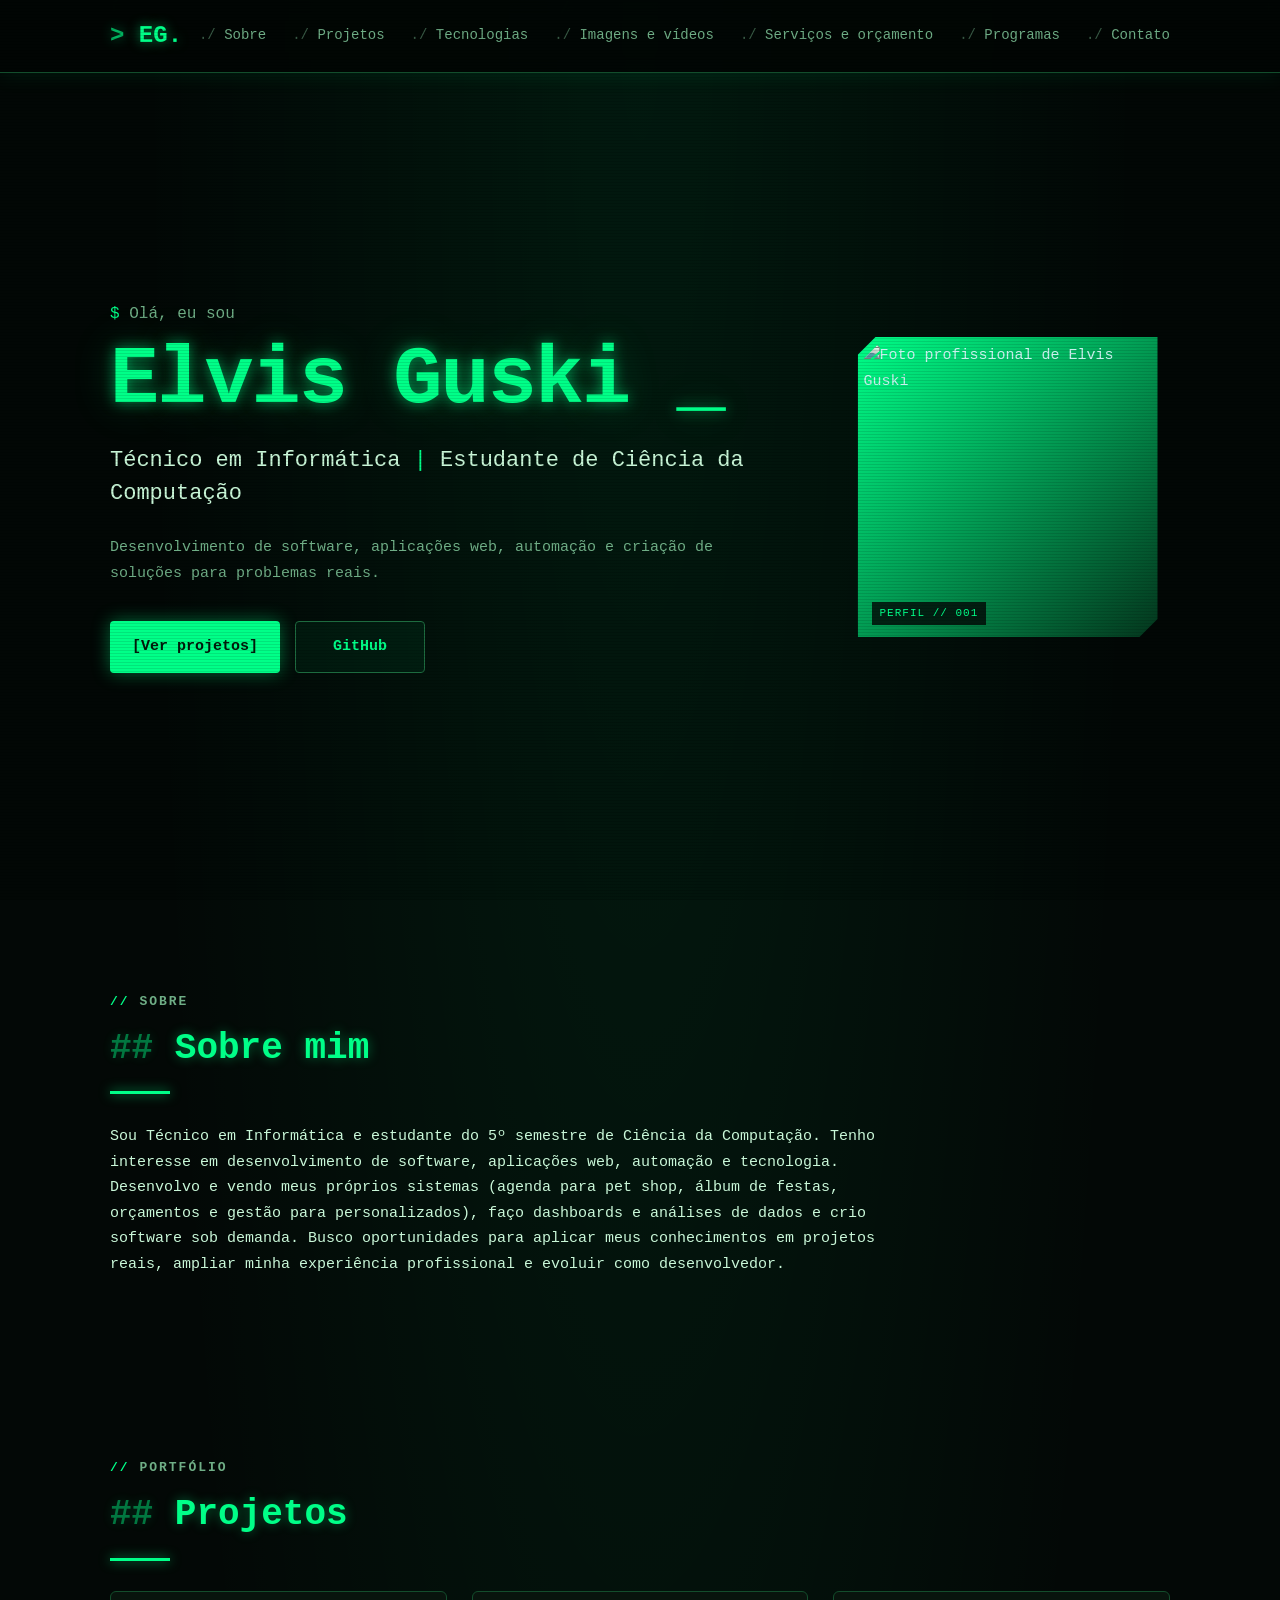
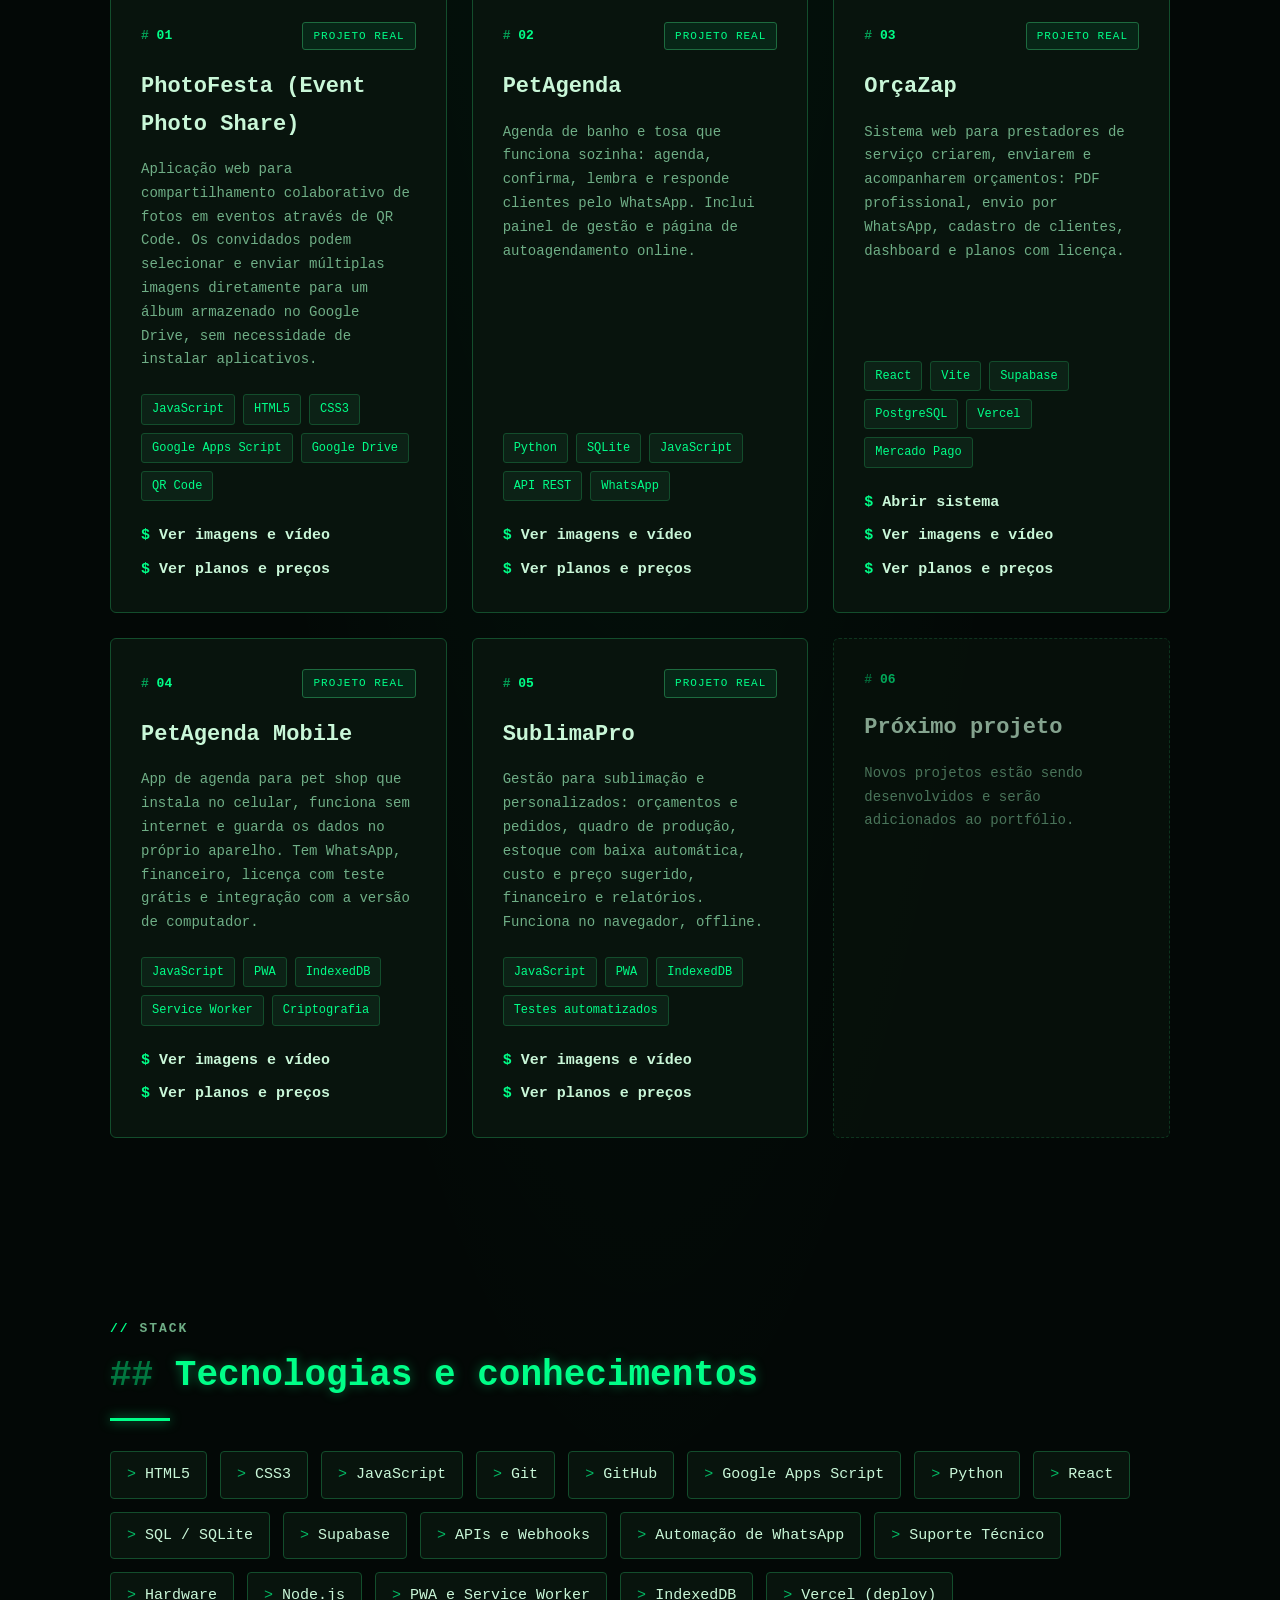
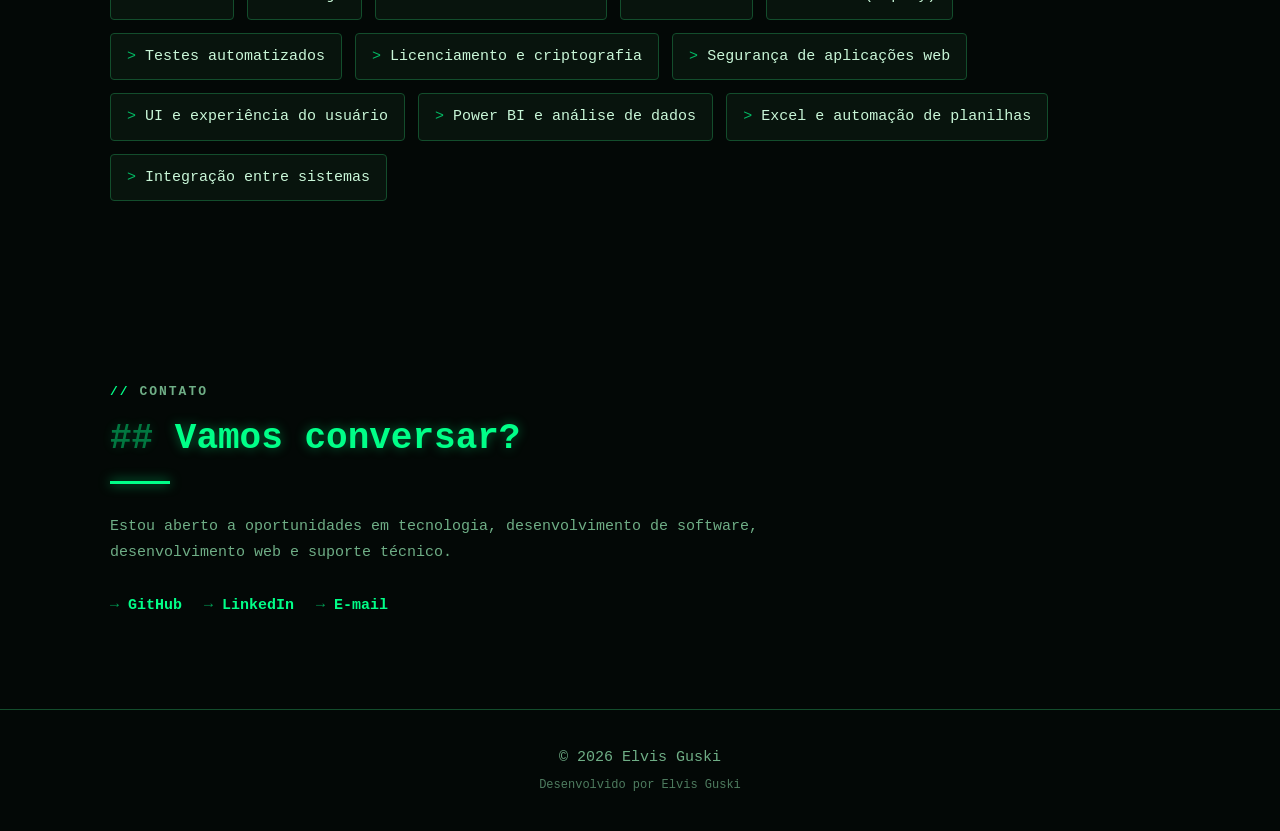
==== commit c439f1d7: "Portfólio: SublimaPro e OrçaZap na galeria, novos cartões, tecnologias, links corrigidos, tema das p" ====
--- a/index.html
+++ b/index.html
@@ -181,6 +181,8 @@
       Tenho interesse em desenvolvimento de software,
       aplicações web, automação e tecnologia.
 
+      Desenvolvo e vendo meus próprios sistemas (agenda para pet shop, álbum de festas, orçamentos e gestão para personalizados), faço dashboards e análises de dados e crio software sob demanda.
+
       Busco oportunidades para aplicar meus conhecimentos
       em projetos reais, ampliar minha experiência
       profissional e evoluir como desenvolvedor.
@@ -228,7 +230,7 @@
 
 
         <h3>
-          Event Photo Share
+          PhotoFesta (Event Photo Share)
         </h3>
 
 
@@ -266,6 +268,13 @@
         <div class="project-links">
 
           <a
+            href="sistemas/#photofesta"
+            class="project-link"
+          >
+            Ver imagens e vídeo
+          </a>
+
+          <a
             href="loja/"
             class="project-link"
           >
@@ -408,7 +417,7 @@
           </a>
 
           <a
-            href="sistemas/#photofesta"
+            href="sistemas/#orcazap"
             class="project-link"
           >
             Ver imagens e vídeo
@@ -427,14 +436,120 @@
 
 
 
-      <!-- FUTURO PROJETO -->
-
-      <article class="project-card future-project">
+      <article class="project-card">
 
         <div class="project-top">
 
           <div class="project-number">
             04
+          </div>
+
+          <div class="project-status">
+            Projeto real
+          </div>
+
+        </div>
+
+        <h3>
+          PetAgenda Mobile
+        </h3>
+
+        <p>
+          App de agenda para pet shop que instala no celular, funciona sem internet e guarda os dados no próprio aparelho. Tem WhatsApp, financeiro, licença com teste grátis e integração com a versão de computador.
+        </p>
+
+        <div class="tags">
+          <span>JavaScript</span>
+
+          <span>PWA</span>
+
+          <span>IndexedDB</span>
+
+          <span>Service Worker</span>
+
+          <span>Criptografia</span>
+
+        </div>
+
+        <div class="project-links">
+          <a
+            href="sistemas/#petagenda-mobile"
+            class="project-link"
+          >
+            Ver imagens e vídeo
+          </a>
+
+          <a
+            href="loja/"
+            class="project-link"
+          >
+            Ver planos e preços
+          </a>
+
+        </div>
+
+      </article>
+
+      <article class="project-card">
+
+        <div class="project-top">
+
+          <div class="project-number">
+            05
+          </div>
+
+          <div class="project-status">
+            Projeto real
+          </div>
+
+        </div>
+
+        <h3>
+          SublimaPro
+        </h3>
+
+        <p>
+          Gestão para sublimação e personalizados: orçamentos e pedidos, quadro de produção, estoque com baixa automática, custo e preço sugerido, financeiro e relatórios. Funciona no navegador, offline.
+        </p>
+
+        <div class="tags">
+          <span>JavaScript</span>
+
+          <span>PWA</span>
+
+          <span>IndexedDB</span>
+
+          <span>Testes automatizados</span>
+
+        </div>
+
+        <div class="project-links">
+          <a
+            href="sistemas/#sublimapro"
+            class="project-link"
+          >
+            Ver imagens e vídeo
+          </a>
+
+          <a
+            href="loja/"
+            class="project-link"
+          >
+            Ver planos e preços
+          </a>
+
+        </div>
+
+      </article>
+
+      <!-- FUTURO PROJETO -->
+
+      <article class="project-card future-project">
+
+        <div class="project-top">
+
+          <div class="project-number">
+            06
           </div>
 
         </div>
@@ -534,6 +649,50 @@
 
       <div class="skill">
         Hardware
+      </div>
+
+      <div class="skill">
+        Node.js
+      </div>
+
+      <div class="skill">
+        PWA e Service Worker
+      </div>
+
+      <div class="skill">
+        IndexedDB
+      </div>
+
+      <div class="skill">
+        Vercel (deploy)
+      </div>
+
+      <div class="skill">
+        Testes automatizados
+      </div>
+
+      <div class="skill">
+        Licenciamento e criptografia
+      </div>
+
+      <div class="skill">
+        Segurança de aplicações web
+      </div>
+
+      <div class="skill">
+        UI e experiência do usuário
+      </div>
+
+      <div class="skill">
+        Power BI e análise de dados
+      </div>
+
+      <div class="skill">
+        Excel e automação de planilhas
+      </div>
+
+      <div class="skill">
+        Integração entre sistemas
       </div>
 
 
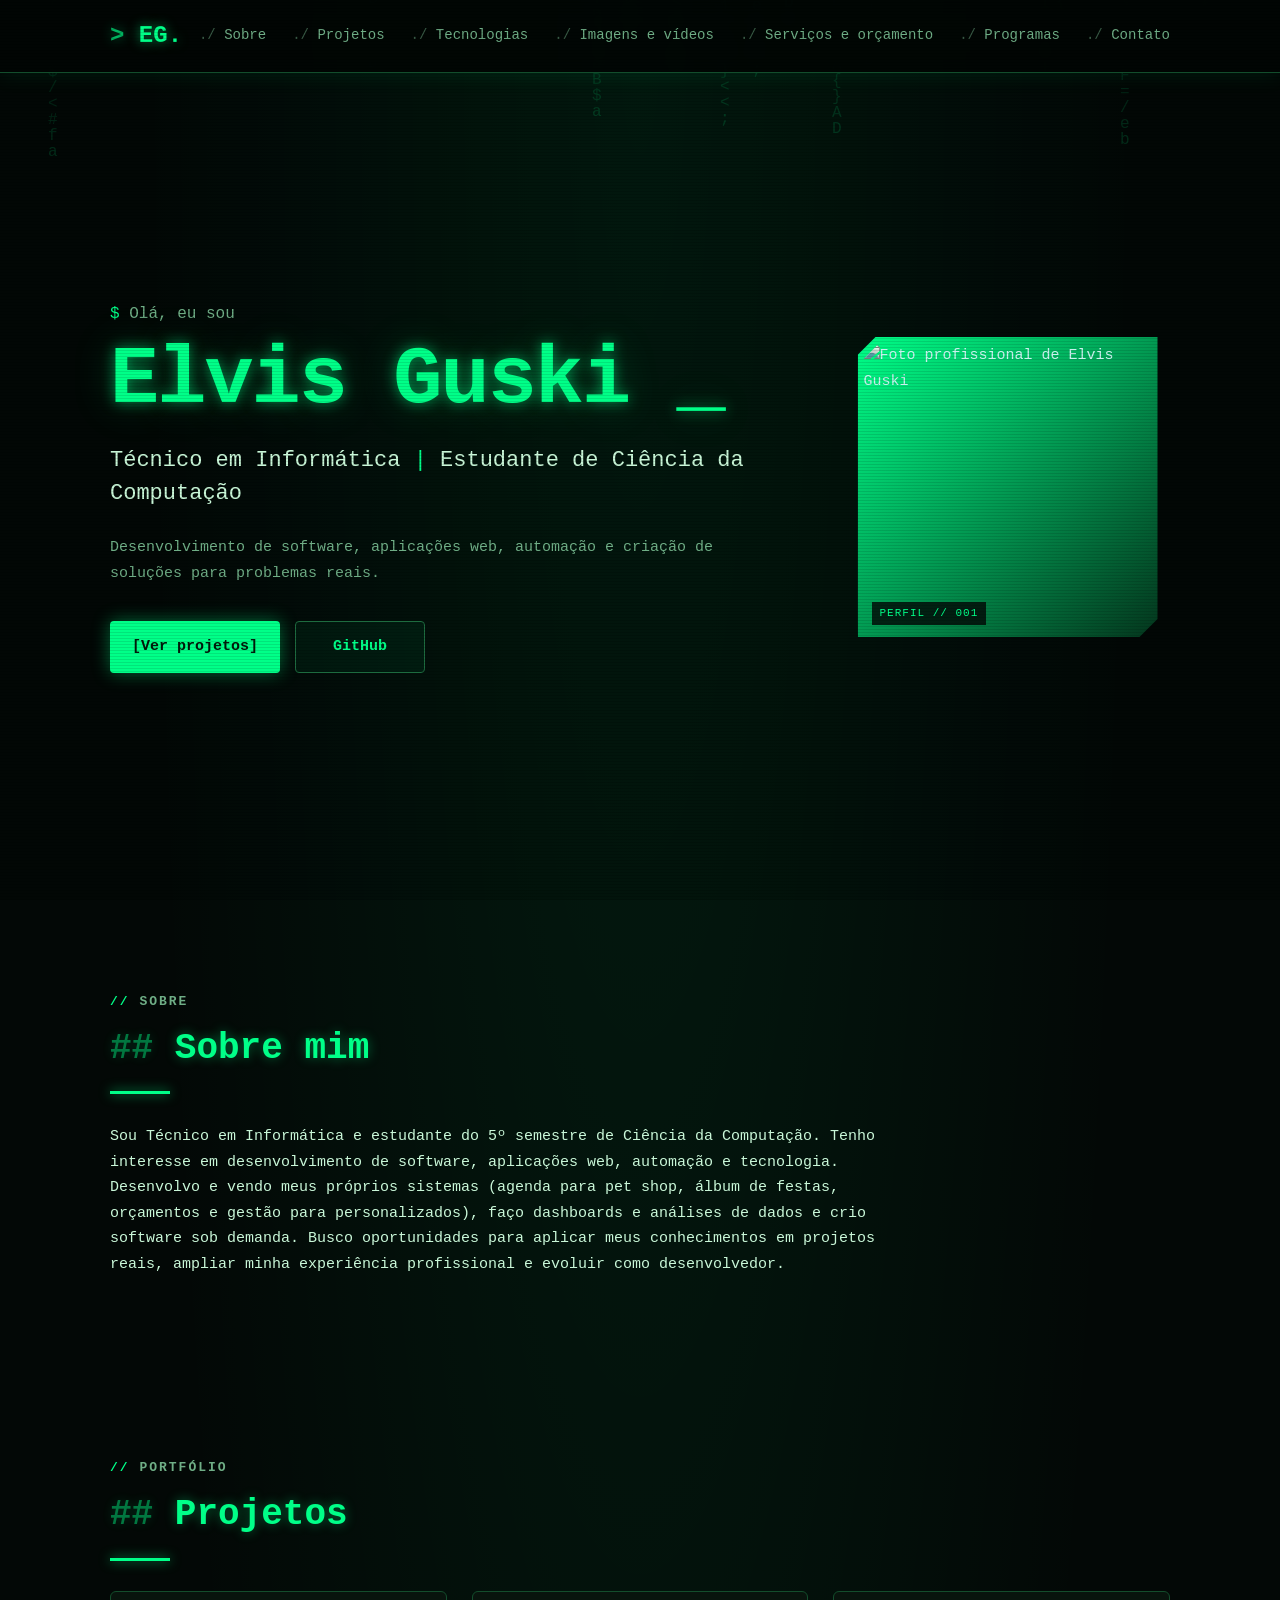
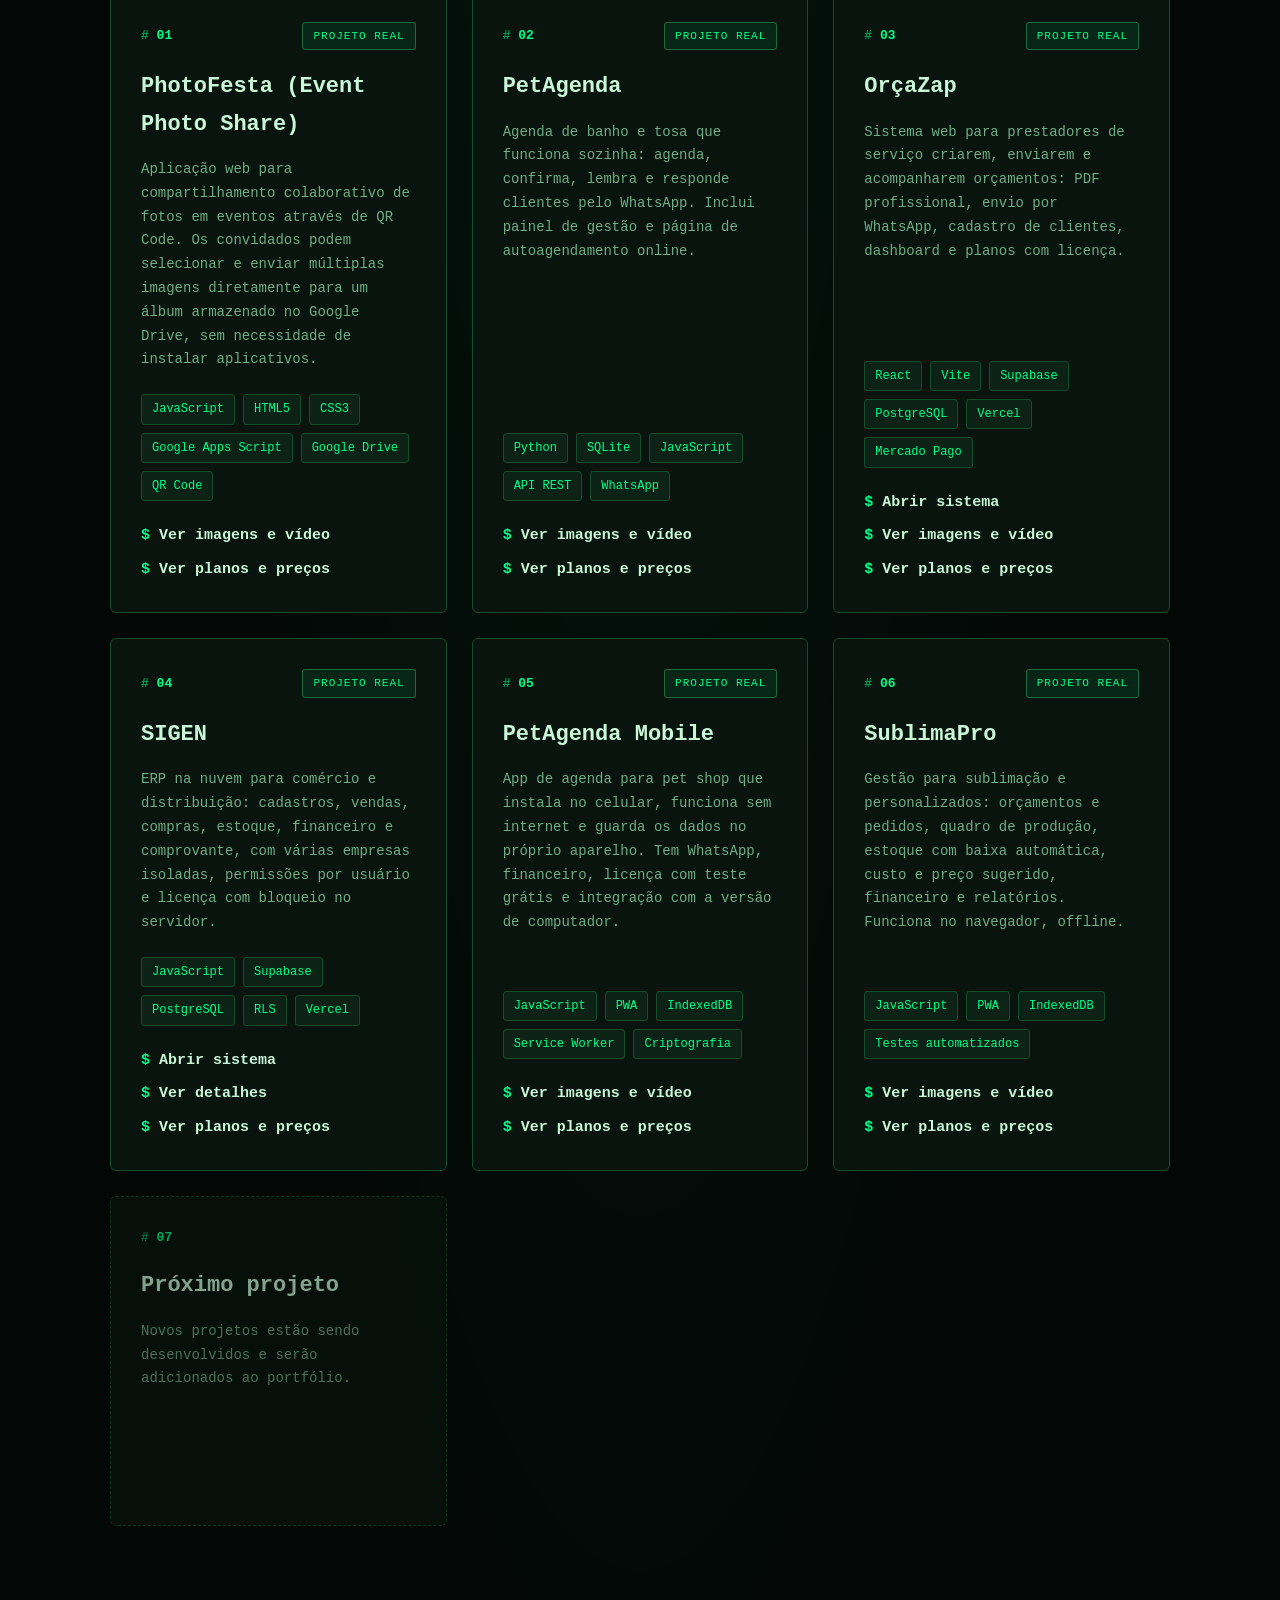
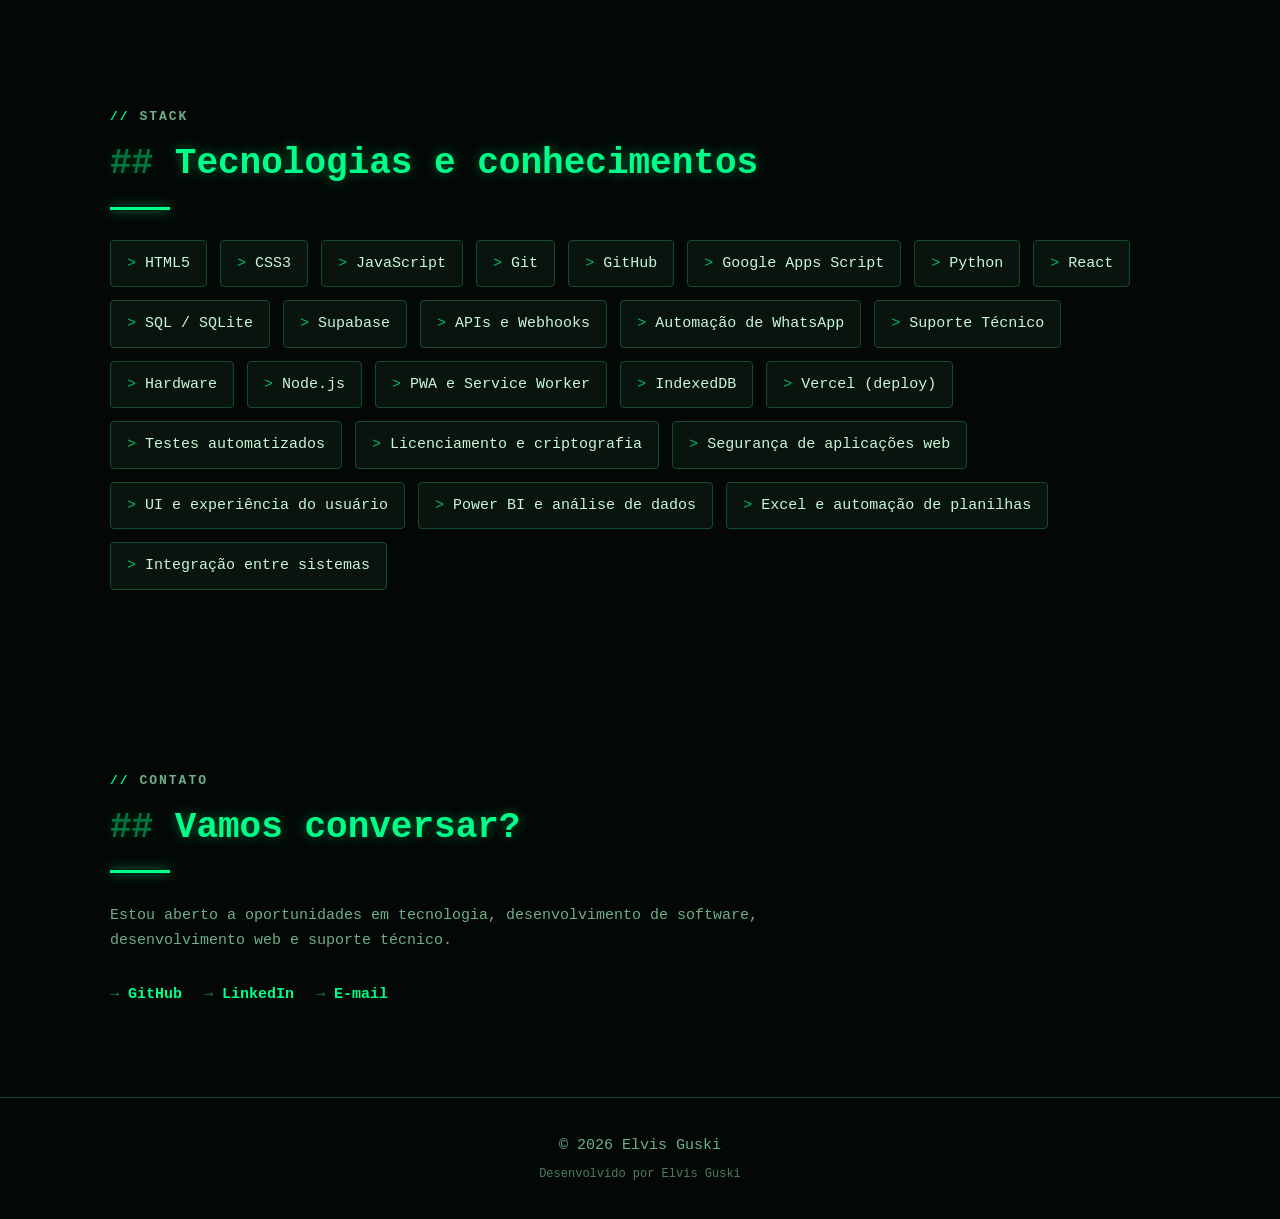
==== commit eea2effa: "Portfólio e loja: SIGEN (ERP na nuvem) com cartão, seção em Sistemas e planos Co-Authored-By: Claude" ====
--- a/index.html
+++ b/index.html
@@ -450,6 +450,82 @@
 
         </div>
 
+
+        <h3>
+          SIGEN
+        </h3>
+
+
+        <p>
+
+          ERP na nuvem para comércio e distribuição: cadastros,
+          vendas, compras, estoque, financeiro e comprovante,
+          com várias empresas isoladas, permissões por usuário
+          e licença com bloqueio no servidor.
+
+        </p>
+
+
+        <div class="tags">
+
+          <span>JavaScript</span>
+
+          <span>Supabase</span>
+
+          <span>PostgreSQL</span>
+
+          <span>RLS</span>
+
+          <span>Vercel</span>
+
+        </div>
+
+
+        <div class="project-links">
+
+          <a
+            href="https://sigen-erp.vercel.app"
+            target="_blank"
+            rel="noopener noreferrer"
+            class="project-link"
+          >
+            Abrir sistema
+          </a>
+
+          <a
+            href="sistemas/#sigen"
+            class="project-link"
+          >
+            Ver detalhes
+          </a>
+
+          <a
+            href="loja/"
+            class="project-link"
+          >
+            Ver planos e preços
+          </a>
+
+        </div>
+
+      </article>
+
+
+
+      <article class="project-card">
+
+        <div class="project-top">
+
+          <div class="project-number">
+            05
+          </div>
+
+          <div class="project-status">
+            Projeto real
+          </div>
+
+        </div>
+
         <h3>
           PetAgenda Mobile
         </h3>
@@ -495,7 +571,7 @@
         <div class="project-top">
 
           <div class="project-number">
-            05
+            06
           </div>
 
           <div class="project-status">
@@ -549,7 +625,7 @@
         <div class="project-top">
 
           <div class="project-number">
-            06
+            07
           </div>
 
         </div>
